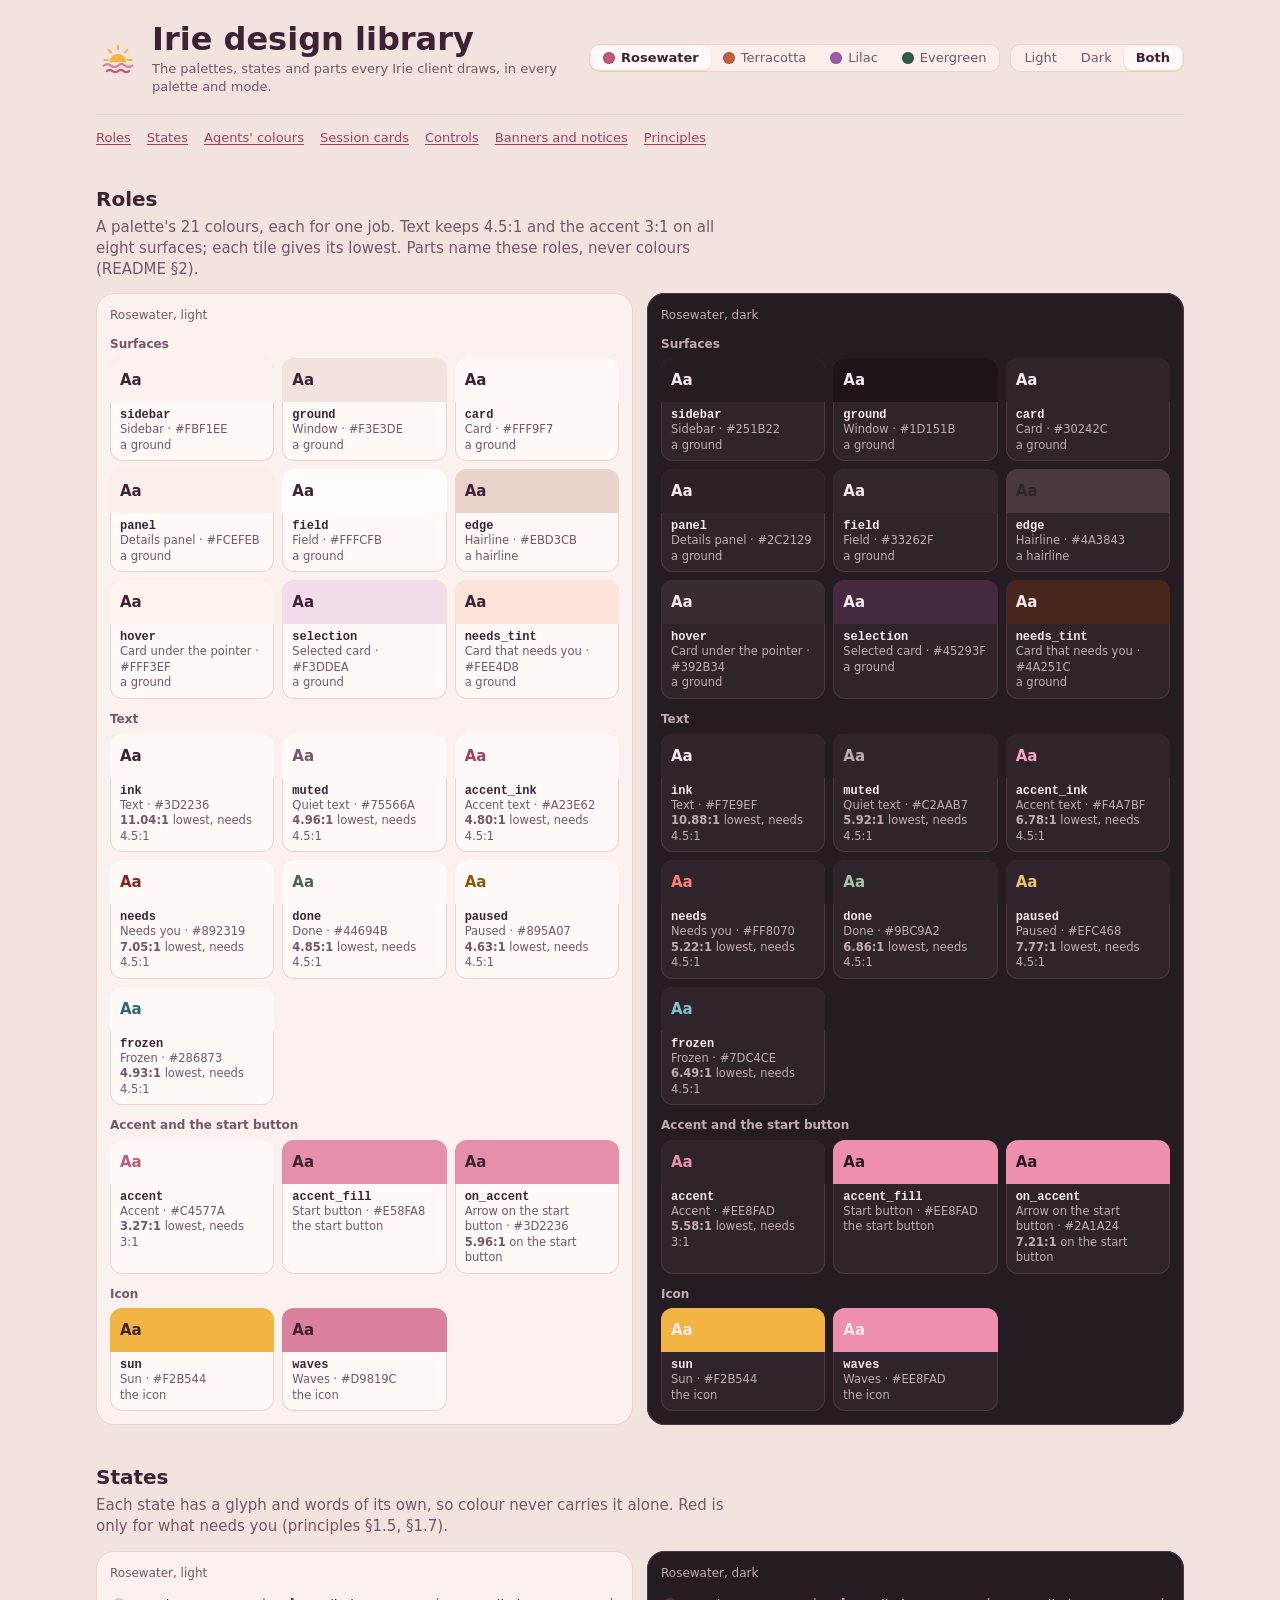
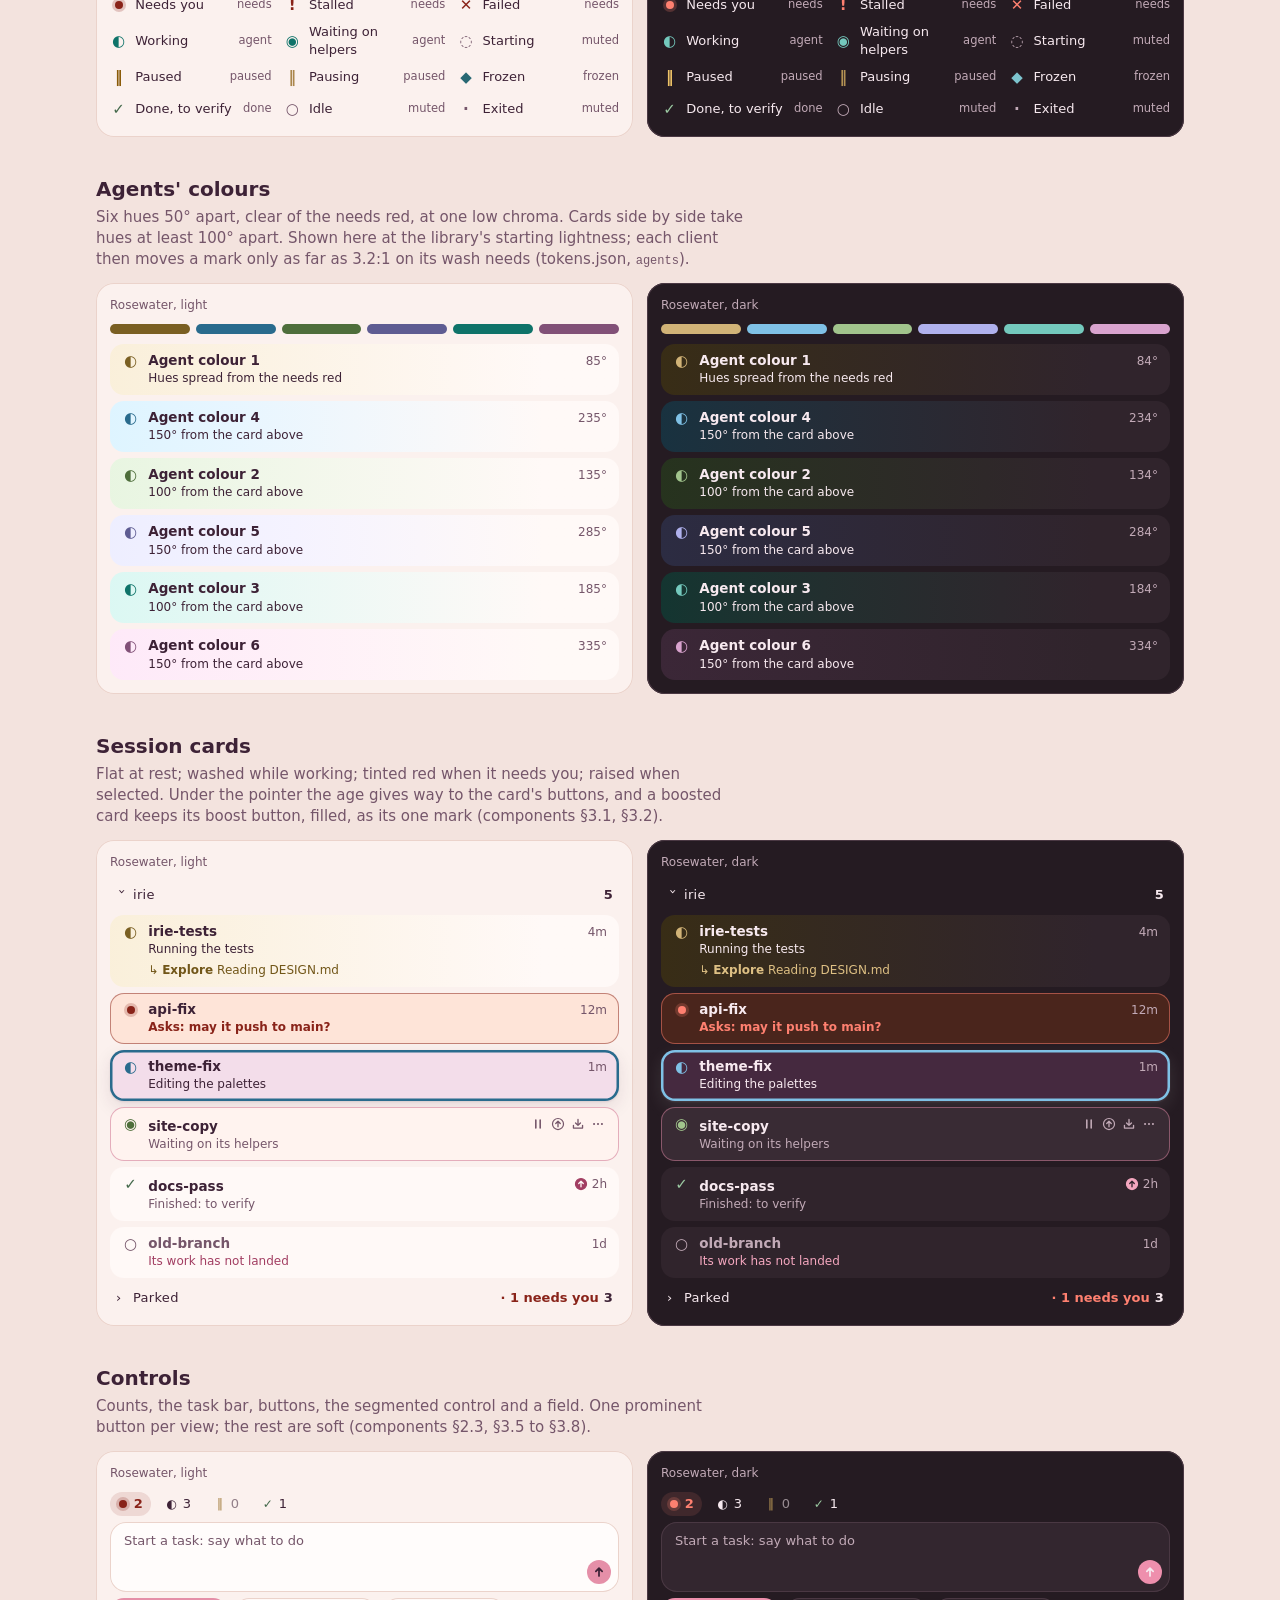
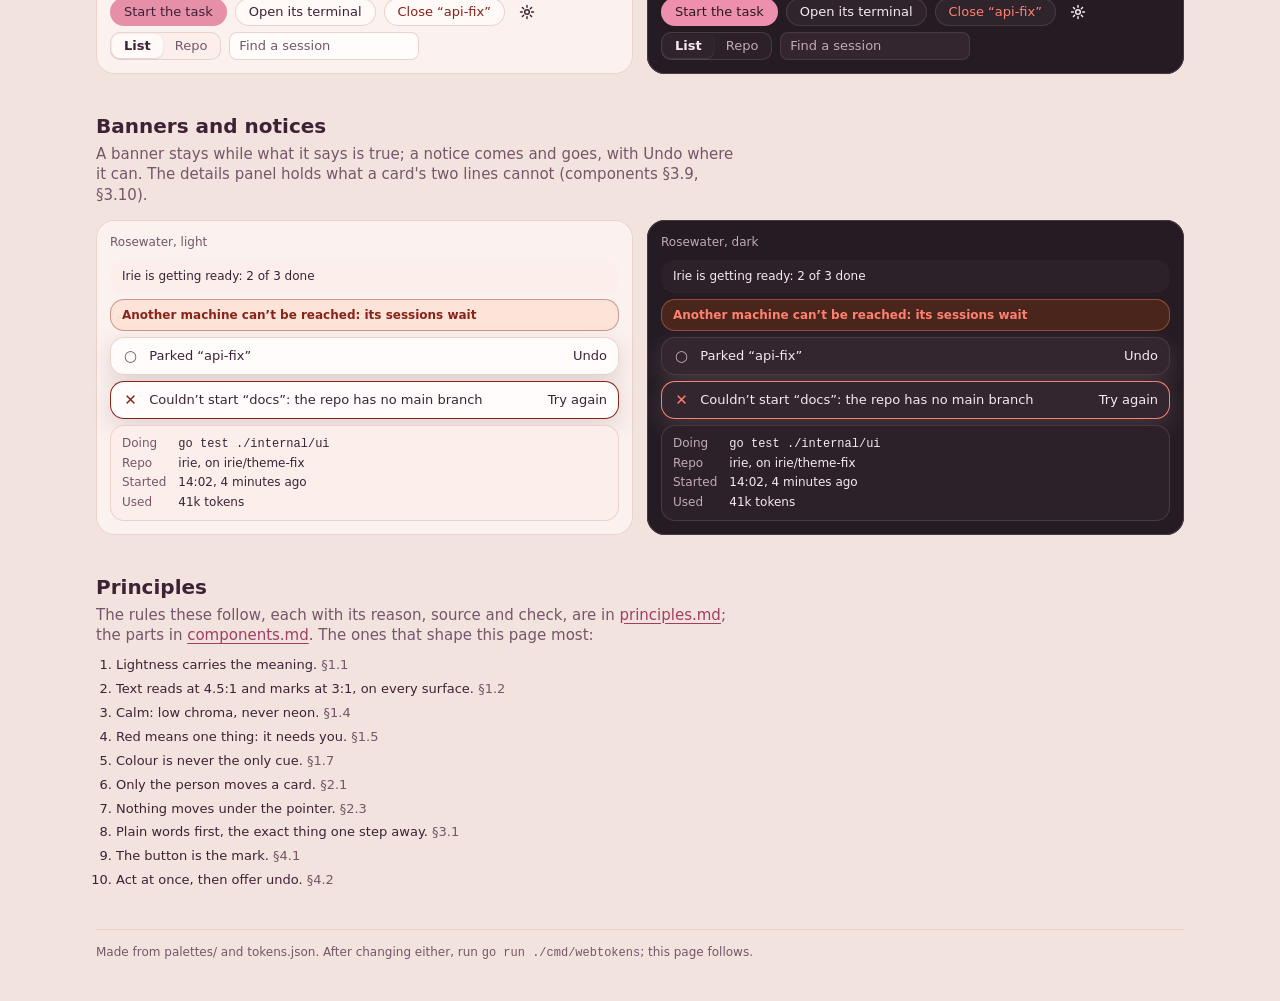
==== gallery.html @ d0d1c4d1 "feat: start Irie People's design library How Irie looks and behaves in every client, in one place: I" ====
<!doctype html>
<html lang="en">
<head>
<meta charset="utf-8">
<meta name="viewport" content="width=device-width, initial-scale=1, viewport-fit=cover">
<title>Irie design library</title>
<!-- Irie's design library, drawn: every palette's roles, the states, the
     agents' colours and the parts (README.md). It reads only the
     library's own files, so open it straight from the folder. -->
<link rel="stylesheet" href="web/tokens.css">
<link rel="stylesheet" href="web/components.css">
<style>
* { box-sizing: border-box; }
body { margin: 0; background: var(--ground); }
.page { max-width: 1120px; margin: 0 auto; padding: max(20px, env(safe-area-inset-top)) max(16px, env(safe-area-inset-right)) 40px max(16px, env(safe-area-inset-left)); }
a { color: var(--accent-ink); text-underline-offset: .18em; }
h1, h2, h3 { font-family: var(--ir-round); line-height: 1.2; margin: 0; text-wrap: balance; }
h1 { font-size: clamp(24px, 4vw, 32px); font-weight: 750; }
h2 { font-size: 20px; font-weight: 700; margin-top: 40px; }
h3 { font-size: 15px; font-weight: 700; margin-top: 22px; }
p { margin: 6px 0 0; max-width: 68ch; color: var(--muted); }
p.lead { font-size: 15px; }
code { font: 12px var(--ir-mono); }

.top { display: flex; flex-wrap: wrap; align-items: center; gap: 14px 20px; padding-bottom: 18px; border-bottom: 1px solid var(--edge); }
.brand { display: flex; align-items: center; gap: 12px; flex: 1 1 320px; min-width: 0; }
.brand svg { width: 44px; height: 44px; flex: none; }
.brand p { margin-top: 2px; }
.pickers { display: flex; flex-wrap: wrap; gap: 10px; align-items: center; }
.swatch-dot { width: 12px; height: 12px; border-radius: 50%; box-shadow: inset 0 0 0 1px color-mix(in srgb, var(--ink) 25%, transparent); }
.ir-seg button { display: inline-flex; align-items: center; gap: 6px; }
.pickers .ir-seg { flex-wrap: wrap; max-width: 100%; }
@media (max-width: 480px) { .pickers .ir-seg button { padding: 0 9px; } }

nav.toc { display: flex; flex-wrap: wrap; gap: 4px 16px; margin-top: 14px; font-size: 13px; }

.panes { display: grid; grid-template-columns: repeat(auto-fit, minmax(min(100%, 320px), 1fr)); gap: 14px; margin-top: 14px; }
.pane { min-width: 0; padding: 14px; border-radius: 18px; background: var(--sidebar); color: var(--ink); box-shadow: inset 0 0 0 1px var(--edge); }
.pane-label { display: flex; justify-content: space-between; gap: 8px; margin-bottom: 10px; font-size: 12px; color: var(--muted); }
.stack { display: grid; gap: 6px; }
.row { display: flex; flex-wrap: wrap; align-items: center; gap: 8px; }

/* Roles */
.roles { display: grid; grid-template-columns: repeat(auto-fill, minmax(140px, 1fr)); gap: 8px; }
.role { min-width: 0; border-radius: 12px; overflow: hidden; background: var(--card); box-shadow: inset 0 0 0 1px var(--edge); }
.role .chip { height: 44px; display: flex; align-items: center; padding: 0 10px; font: 700 15px var(--ir-round); }
.role .meta { padding: 6px 10px 8px; font-size: 11.5px; line-height: 1.35; }
.role .meta b { display: block; font: 600 12px var(--ir-mono); color: var(--ink); }
.role .meta span { color: var(--muted); }
.role .ok { color: var(--done); font-weight: 650; }
.role .low { color: var(--needs); font-weight: 650; }
.group-name { margin: 12px 0 6px; font-size: 12px; font-weight: 650; color: var(--muted); }
.group-name:first-child { margin-top: 0; }

/* States */
.states { display: grid; grid-template-columns: repeat(auto-fill, minmax(150px, 1fr)); gap: 4px 12px; }
.state { display: flex; align-items: center; gap: 8px; min-height: 28px; font-size: 13px; }
.state span:last-child { color: var(--muted); font-size: 11.5px; margin-left: auto; }

/* Agents */
.wheel { display: flex; gap: 6px; margin-bottom: 10px; }
.wheel i { flex: 1; height: 10px; border-radius: 5px; }

.rules { margin: 10px 0 0; padding-left: 20px; max-width: 76ch; }
.rules li { margin-top: 6px; }
.rules li span { color: var(--muted); }
footer { margin-top: 40px; padding-top: 14px; border-top: 1px solid var(--edge); font-size: 12px; color: var(--muted); }
</style>
</head>
<body class="ir">
<div class="page">
  <header class="top">
    <div class="brand">
      <svg viewBox="0 0 64 64" aria-hidden="true"><path d="M32 14v5M18.5 20.5l3.5 3.5M45.5 20.5l-3.5 3.5M12.5 35h5M46.5 35h5" stroke="var(--sun)" stroke-width="3" stroke-linecap="round"/><path d="M20 38a12 12 0 0 1 24 0z" fill="var(--sun)"/><path d="M11 43q5.25-4 10.5 0t10.5 0t10.5 0t10.5 0" fill="none" stroke="var(--waves)" stroke-width="3.2" stroke-linecap="round"/><path d="M16 51q4-3.2 8 0t8 0t8 0t8 0" fill="none" stroke="var(--accent)" stroke-width="3.2" stroke-linecap="round"/></svg>
      <div>
        <h1>Irie design library</h1>
        <p>The palettes, states and parts every Irie client draws, in every palette and mode.</p>
      </div>
    </div>
    <div class="pickers">
      <div class="ir-seg" role="group" aria-label="Palette" id="palettes"></div>
      <div class="ir-seg" role="group" aria-label="Mode" id="modes">
        <button type="button" data-pick-mode="light">Light</button>
        <button type="button" data-pick-mode="dark">Dark</button>
        <button type="button" data-pick-mode="both">Both</button>
      </div>
    </div>
  </header>
  <nav class="toc" aria-label="On this page">
    <a href="#roles">Roles</a><a href="#states">States</a><a href="#agents">Agents' colours</a>
    <a href="#cards">Session cards</a><a href="#controls">Controls</a><a href="#notes">Banners and notices</a><a href="#rules">Principles</a>
  </nav>
  <p id="nojs">This page draws itself from web/tokens.js: it needs JavaScript.</p>

  <section>
    <h2 id="roles">Roles</h2>
    <p class="lead">A palette's 21 colours, each for one job. Text keeps 4.5:1 and the accent 3:1 on all eight surfaces; each tile gives its lowest. Parts name these roles, never colours (README §2).</p>
    <div class="panes" data-board="roles"></div>
  </section>

  <section>
    <h2 id="states">States</h2>
    <p class="lead">Each state has a glyph and words of its own, so colour never carries it alone. Red is only for what needs you (principles §1.5, §1.7).</p>
    <div class="panes" data-board="states"></div>
  </section>

  <section>
    <h2 id="agents">Agents' colours</h2>
    <p class="lead">Six hues 50° apart, clear of the needs red, at one low chroma. Cards side by side take hues at least 100° apart. Shown here at the library's starting lightness; each client then moves a mark only as far as 3.2:1 on its wash needs (tokens.json, <code>agents</code>).</p>
    <div class="panes" data-board="agents"></div>
  </section>

  <section>
    <h2 id="cards">Session cards</h2>
    <p class="lead">Flat at rest; washed while working; tinted red when it needs you; raised when selected. Under the pointer the age gives way to the card's buttons, and a boosted card keeps its boost button, filled, as its one mark (components §3.1, §3.2).</p>
    <div class="panes" data-board="cards" data-template="t-cards"></div>
  </section>

  <section>
    <h2 id="controls">Controls</h2>
    <p class="lead">Counts, the task bar, buttons, the segmented control and a field. One prominent button per view; the rest are soft (components §2.3, §3.5 to §3.8).</p>
    <div class="panes" data-board="controls" data-template="t-controls"></div>
  </section>

  <section>
    <h2 id="notes">Banners and notices</h2>
    <p class="lead">A banner stays while what it says is true; a notice comes and goes, with Undo where it can. The details panel holds what a card's two lines cannot (components §3.9, §3.10).</p>
    <div class="panes" data-board="notes" data-template="t-notes"></div>
  </section>

  <section>
    <h2 id="rules">Principles</h2>
    <p class="lead">The rules these follow, each with its reason, source and check, are in <a href="principles.md">principles.md</a>; the parts in <a href="components.md">components.md</a>. The ones that shape this page most:</p>
    <ol class="rules">
      <li>Lightness carries the meaning. <span>§1.1</span></li>
      <li>Text reads at 4.5:1 and marks at 3:1, on every surface. <span>§1.2</span></li>
      <li>Calm: low chroma, never neon. <span>§1.4</span></li>
      <li>Red means one thing: it needs you. <span>§1.5</span></li>
      <li>Colour is never the only cue. <span>§1.7</span></li>
      <li>Only the person moves a card. <span>§2.1</span></li>
      <li>Nothing moves under the pointer. <span>§2.3</span></li>
      <li>Plain words first, the exact thing one step away. <span>§3.1</span></li>
      <li>The button is the mark. <span>§4.1</span></li>
      <li>Act at once, then offer undo. <span>§4.2</span></li>
    </ol>
  </section>

  <footer>Made from palettes/ and tokens.json. After changing either, run <code>go run ./cmd/webtokens</code>; this page follows.</footer>
</div>

<template id="t-cards">
  <div class="stack">
    <button class="ir-group" type="button" aria-expanded="true"><span class="ir-group-chev">›</span><span class="ir-group-title">irie</span><span class="ir-group-count">5</span></button>
    <div class="ir-card is-working" data-slot="0">
      <span class="ir-mark" data-state="working"></span>
      <div class="ir-card-main">
        <div class="ir-card-top"><span class="ir-card-name">irie-tests</span><span class="ir-card-slot"><span class="ir-age">4m</span></span></div>
        <div class="ir-card-line">Running the tests</div>
        <div class="ir-card-helpers"><div class="ir-card-helper">↳ <b>Explore</b>Reading DESIGN.md</div></div>
      </div>
    </div>
    <div class="ir-card is-loud">
      <span class="ir-mark" data-state="needs"></span>
      <div class="ir-card-main">
        <div class="ir-card-top"><span class="ir-card-name">api-fix</span><span class="ir-card-slot"><span class="ir-age">12m</span></span></div>
        <div class="ir-card-line">Asks: may it push to main?</div>
      </div>
    </div>
    <div class="ir-card is-working is-selected is-keyboard" data-slot="3">
      <span class="ir-mark" data-state="working"></span>
      <div class="ir-card-main">
        <div class="ir-card-top"><span class="ir-card-name">theme-fix</span><span class="ir-card-slot"><span class="ir-age">1m</span></span></div>
        <div class="ir-card-line">Editing the palettes</div>
      </div>
    </div>
    <div class="ir-card is-hover" data-slot="1">
      <span class="ir-mark" data-state="waiting"></span>
      <div class="ir-card-main">
        <div class="ir-card-top"><span class="ir-card-name">site-copy</span><span class="ir-card-slot"><span class="ir-age">26m</span><span class="ir-actions">
          <button class="ir-act" type="button" aria-label="Pause"><svg viewBox="0 0 16 16" aria-hidden="true"><path d="M5.5 3.5v9M10.5 3.5v9" fill="none" stroke="currentColor" stroke-width="1.8" stroke-linecap="round"/></svg></button>
          <button class="ir-act" type="button" aria-label="Boost"><svg viewBox="0 0 16 16" aria-hidden="true"><circle class="ir-fill" cx="8" cy="8" r="6.3" fill="none" stroke="currentColor" stroke-width="1.4"/><path class="ir-cut" d="M8 11.2V4.9M5.4 7.4 8 4.8l2.6 2.6" fill="none" stroke="currentColor" stroke-width="1.5" stroke-linecap="round" stroke-linejoin="round"/></svg></button>
          <button class="ir-act" type="button" aria-label="Park"><svg viewBox="0 0 16 16" aria-hidden="true"><path d="M2.8 9.5v3.2h10.4V9.5M8 2.8v6.6M5.2 6.8 8 9.6l2.8-2.8" fill="none" stroke="currentColor" stroke-width="1.5" stroke-linecap="round" stroke-linejoin="round"/></svg></button>
          <button class="ir-act" type="button" aria-label="More"><svg viewBox="0 0 16 16" aria-hidden="true"><path d="M3.5 8h.01M8 8h.01M12.5 8h.01" fill="none" stroke="currentColor" stroke-width="2.4" stroke-linecap="round"/></svg></button>
        </span></span></div>
        <div class="ir-card-line">Waiting on its helpers</div>
      </div>
    </div>
    <div class="ir-card" >
      <span class="ir-mark" data-state="done"></span>
      <div class="ir-card-main">
        <div class="ir-card-top"><span class="ir-card-name">docs-pass</span><span class="ir-card-slot"><button class="ir-act is-on" type="button" aria-label="Stop boosting"><svg viewBox="0 0 16 16" aria-hidden="true"><circle class="ir-fill" cx="8" cy="8" r="6.3" fill="none" stroke="currentColor" stroke-width="1.4"/><path class="ir-cut" d="M8 11.2V4.9M5.4 7.4 8 4.8l2.6 2.6" fill="none" stroke="currentColor" stroke-width="1.5" stroke-linecap="round" stroke-linejoin="round"/></svg></button><span class="ir-age">2h</span></span></div>
        <div class="ir-card-line">Finished: to verify</div>
      </div>
    </div>
    <div class="ir-card is-quiet is-loose">
      <span class="ir-mark" data-state="idle"></span>
      <div class="ir-card-main">
        <div class="ir-card-top"><span class="ir-card-name">old-branch</span><span class="ir-card-slot"><span class="ir-age">1d</span></span></div>
        <div class="ir-card-line">Its work has not landed</div>
      </div>
    </div>
    <button class="ir-group" type="button" aria-expanded="false"><span class="ir-group-chev">›</span><span class="ir-group-title">Parked</span><span class="ir-group-need">· 1 needs you</span><span class="ir-group-count">3</span></button>
  </div>
</template>

<template id="t-controls">
  <div class="stack">
    <div class="row">
      <button class="ir-count is-needs" type="button"><span class="ir-mark" data-state="needs"></span>2</button>
      <button class="ir-count" type="button"><span class="ir-mark" data-state="working"></span>3</button>
      <button class="ir-count is-zero" type="button"><span class="ir-mark" data-state="paused"></span>0</button>
      <button class="ir-count" type="button"><span class="ir-mark" data-state="done"></span>1</button>
    </div>
    <div class="ir-taskbar">
      <textarea aria-label="New task" placeholder="Start a task: say what to do"></textarea>
      <button class="ir-start" type="button" aria-label="Start"><svg viewBox="0 0 16 16" aria-hidden="true"><path d="M8 12.5V3.8M4.4 7.2 8 3.6l3.6 3.6" fill="none" stroke="currentColor" stroke-width="2" stroke-linecap="round" stroke-linejoin="round"/></svg></button>
    </div>
    <div class="row">
      <button class="ir-button is-prominent" type="button">Start the task</button>
      <button class="ir-button" type="button">Open its terminal</button>
      <button class="ir-button is-danger" type="button">Close “api-fix”</button>
      <button class="ir-icon-button" type="button" aria-label="Settings"><svg viewBox="0 0 20 20" aria-hidden="true"><circle cx="10" cy="10" r="2.6" fill="none" stroke="currentColor" stroke-width="1.6"/><path d="M10 2.8v2M10 15.2v2M2.8 10h2M15.2 10h2M4.9 4.9l1.4 1.4M13.7 13.7l1.4 1.4M4.9 15.1l1.4-1.4M13.7 6.3l1.4-1.4" stroke="currentColor" stroke-width="1.6" stroke-linecap="round"/></svg></button>
    </div>
    <div class="row">
      <div class="ir-seg" role="group" aria-label="View"><button type="button" aria-pressed="true">List</button><button type="button" aria-pressed="false">Repo</button></div>
      <input class="ir-field" type="search" placeholder="Find a session" aria-label="Find a session">
    </div>
  </div>
</template>

<template id="t-notes">
  <div class="stack">
    <div class="ir-banner">Irie is getting ready: 2 of 3 done</div>
    <div class="ir-banner is-loud">Another machine can’t be reached: its sessions wait</div>
    <div class="ir-notice"><span class="ir-mark" data-state="idle"></span><span class="ir-notice-text">Parked “api-fix”</span><button class="ir-notice-undo" type="button">Undo</button></div>
    <div class="ir-notice is-error"><span class="ir-mark" data-state="failed"></span><span class="ir-notice-text">Couldn’t start “docs”: the repo has no main branch</span><button class="ir-notice-undo" type="button">Try again</button></div>
    <div class="ir-panel">
      <dl>
        <dt>Doing</dt><dd><code>go test ./internal/ui</code></dd>
        <dt>Repo</dt><dd>irie, on irie/theme-fix</dd>
        <dt>Started</dt><dd>14:02, 4 minutes ago</dd>
        <dt>Used</dt><dd>41k tokens</dd>
      </dl>
    </div>
  </div>
</template>

<script src="web/tokens.js"></script>
<script>
(function () {
  'use strict';
  const D = window.IRIE_DESIGN;
  if (!D) return;
  document.getElementById('nojs').hidden = true;
  const root = document.documentElement;

  // Remembered between visits in this browser only; the page works without.
  const remember = {
    get(k) { try { return localStorage.getItem('irie-design.' + k); } catch (e) { return null; } },
    set(k, v) { try { localStorage.setItem('irie-design.' + k, v); } catch (e) { /* none kept */ } },
  };
  // A link may name both: gallery.html#palette=lilac&mode=dark. The pickers'
  // own attributes are data-pick-*, since data-palette and data-mode draw an
  // element in a palette (web/tokens.css).
  const asked = new URLSearchParams(location.hash.slice(1));
  let palette = asked.get('palette') || remember.get('palette');
  if (!D.palettes.some((p) => p.id === palette)) palette = D.default;
  let mode = asked.get('mode') || remember.get('mode');
  if (!['light', 'dark', 'both'].includes(mode)) mode = 'both';

  // WCAG 2.2's contrast ratio, as design.Contrast works it out.
  const rgb = (h) => [1, 3, 5].map((i) => parseInt(h.slice(i, i + 2), 16));
  const lin = (c) => { c /= 255; return c <= 0.04045 ? c / 12.92 : Math.pow((c + 0.055) / 1.055, 2.4); };
  const lum = (h) => { const [r, g, b] = rgb(h).map(lin); return 0.2126 * r + 0.7152 * g + 0.0722 * b; };
  const ratio = (a, b) => { const x = lum(a), y = lum(b); return (Math.max(x, y) + 0.05) / (Math.min(x, y) + 0.05); };

  // A colour's OKLCH lightness and hue (Ottosson's Oklab).
  function oklch(h) {
    const [r, g, b] = rgb(h).map(lin);
    const l = Math.cbrt(0.4122214708 * r + 0.5363325363 * g + 0.0514459929 * b);
    const m = Math.cbrt(0.2119034982 * r + 0.6806995451 * g + 0.1073969566 * b);
    const s = Math.cbrt(0.0883024619 * r + 0.2817188376 * g + 0.6299787005 * b);
    const L = 0.2104542553 * l + 0.7936177850 * m - 0.0040720468 * s;
    const A = 1.9779984951 * l - 2.4285922050 * m + 0.4505937099 * s;
    const B = 0.0259040371 * l + 0.7827717662 * m - 0.8086757660 * s;
    return { l: L, h: (Math.atan2(B, A) * 180 / Math.PI + 360) % 360 };
  }

  // The agents' hues and their colours at the library's starting points.
  const A = D.agents;
  function agentVars(set, dark, slot) {
    const step = (360 - 2 * A.needs_gap) / A.slots;
    const hue = (oklch(set.needs).h + A.needs_gap + step / 2 + slot * step) % 360;
    const pick = (pair) => (dark ? pair.dark : pair.light);
    const clamp = (x) => Math.min(1, Math.max(0, x));
    const card = oklch(set.card).l;
    return {
      hue,
      '--a-mark': `oklch(${pick(A.mark.lightness)} ${A.mark.chroma} ${hue.toFixed(1)})`,
      '--a-ink': `oklch(${pick(A.ink.lightness)} ${A.mark.chroma} ${hue.toFixed(1)})`,
      '--a-wash': `oklch(${clamp(card + pick(A.wash.lift)).toFixed(3)} ${pick(A.wash.chroma)} ${hue.toFixed(1)})`,
    };
  }
  // Cards side by side, as the core spreads them: 150° and 100° apart.
  const neighbours = [0, 3, 1, 4, 2, 5];

  const esc = (s) => String(s).replace(/[&<>"]/g, (c) => ({ '&': '&amp;', '<': '&lt;', '>': '&gt;', '"': '&quot;' }[c]));
  const surfaces = D.roles.filter((r) => r.use === 'surface').map((r) => r.key);

  const boards = {
    roles(set) {
      const groups = [
        ['Surfaces', ['surface', 'line']],
        ['Text', ['text']],
        ['Accent and the start button', ['mark', 'fill', 'on_fill']],
        ['Icon', ['picture']],
      ];
      return groups.map(([name, uses]) => {
        const tiles = D.roles.filter((r) => uses.includes(r.use)).map((r) => {
          const c = set[r.key];
          let note = '';
          if (r.use === 'text' || r.use === 'mark') {
            const floor = r.use === 'text' ? D.contrast.text : D.contrast.mark;
            const low = Math.min(...surfaces.map((s) => ratio(c, set[s])));
            note = `<span class="${low >= floor ? 'ok' : 'low'}">${low.toFixed(2)}:1</span> <span>lowest, needs ${floor}:1</span>`;
          } else if (r.use === 'on_fill') {
            const on = ratio(c, set.accent_fill);
            note = `<span class="${on >= D.contrast.text ? 'ok' : 'low'}">${on.toFixed(2)}:1</span> <span>on the start button</span>`;
          } else {
            note = `<span>${{ surface: 'a ground', line: 'a hairline', fill: 'the start button', picture: 'the icon' }[r.use]}</span>`;
          }
          // Each role drawn as it is used: text and marks on a card, the
          // start button's arrow on the button, the rest as a ground.
          let ground = c, ink = lum(c) > 0.3 ? set.ink : set.card;
          if (r.use === 'text' || r.use === 'mark') [ground, ink] = [set.card, c];
          else if (r.use === 'on_fill') [ground, ink] = [set.accent_fill, c];
          else if (r.use === 'fill') ink = set.on_accent;
          else if (r.use === 'surface') ink = set.ink;
          const sample = `<div class="chip" style="background:${ground};color:${ink}">Aa</div>`;
          return `<div class="role">${sample}<div class="meta"><b>${r.key}</b><span>${esc(r.title)} · ${c}</span><br>${note}</div></div>`;
        }).join('');
        return `<div class="group-name">${name}</div><div class="roles">${tiles}</div>`;
      }).join('');
    },
    states() {
      const states = [
        ['needs', 'Needs you', 'needs'], ['stalled', 'Stalled', 'needs'], ['failed', 'Failed', 'needs'],
        ['working', 'Working', 'agent'], ['waiting', 'Waiting on helpers', 'agent'], ['starting', 'Starting', 'muted'],
        ['paused', 'Paused', 'paused'], ['pausing', 'Pausing', 'paused'], ['frozen', 'Frozen', 'frozen'],
        ['done', 'Done, to verify', 'done'], ['idle', 'Idle', 'muted'], ['exited', 'Exited', 'muted'],
      ];
      return `<div class="states">${states.map(([s, words, role]) => `<div class="state"><span class="ir-mark" data-state="${s}" data-slot="2"></span><span>${words}</span><span>${role}</span></div>`).join('')}</div>`;
    },
    agents(set, dark) {
      const wheel = neighbours.map((i) => `<i style="background:${agentVars(set, dark, i)['--a-mark']}"></i>`).join('');
      const cards = neighbours.map((i, n) => {
        const v = agentVars(set, dark, i);
        return `<div class="ir-card is-working" data-slot="${i}"><span class="ir-mark" data-state="working"></span><div class="ir-card-main"><div class="ir-card-top"><span class="ir-card-name">Agent colour ${i + 1}</span><span class="ir-card-slot">${Math.round(v.hue)}°</span></div><div class="ir-card-line">${n ? Math.round(Math.min(Math.abs(v.hue - agentVars(set, dark, neighbours[n - 1]).hue), 360 - Math.abs(v.hue - agentVars(set, dark, neighbours[n - 1]).hue))) + '° from the card above' : 'Hues spread from the needs red'}</div></div></div>`;
      }).join('');
      return `<div class="wheel" aria-hidden="true">${wheel}</div><div class="stack">${cards}</div>`;
    },
  };

  function fill(board, set, dark) {
    if (boards[board.dataset.board]) return boards[board.dataset.board](set, dark);
    return document.getElementById(board.dataset.template).innerHTML;
  }

  function draw() {
    const p = D.palettes.find((x) => x.id === palette);
    root.dataset.palette = palette;
    if (mode === 'both') delete root.dataset.mode; else root.dataset.mode = mode;
    document.querySelectorAll('#palettes button').forEach((b) => b.setAttribute('aria-pressed', String(b.dataset.pickPalette === palette)));
    document.querySelectorAll('#modes button').forEach((b) => b.setAttribute('aria-pressed', String(b.dataset.pickMode === mode)));
    const modes = mode === 'both' ? ['light', 'dark'] : [mode];
    document.querySelectorAll('[data-board]').forEach((board) => {
      board.innerHTML = modes.map((m) => {
        const dark = m === 'dark';
        const set = dark ? p.dark : p.light;
        return `<div class="pane ir" data-palette="${p.id}" data-mode="${m}"><div class="pane-label"><span>${esc(p.name)}, ${m}</span></div>${fill(board, set, dark)}</div>`;
      }).join('');
      board.querySelectorAll('.pane').forEach((pane) => {
        const dark = pane.dataset.mode === 'dark';
        const set = dark ? p.dark : p.light;
        pane.querySelectorAll('[data-slot]').forEach((el) => {
          const v = agentVars(set, dark, Number(el.dataset.slot));
          for (const k of ['--a-mark', '--a-ink', '--a-wash']) el.style.setProperty(k, v[k]);
        });
      });
    });
  }

  const pickers = document.getElementById('palettes');
  pickers.innerHTML = D.palettes.map((p) => `<button type="button" data-pick-palette="${p.id}"><span class="swatch-dot" style="background:${p.light.accent}"></span>${esc(p.name)}</button>`).join('');
  pickers.addEventListener('click', (e) => {
    const b = e.target.closest('button');
    if (!b) return;
    palette = b.dataset.pickPalette;
    remember.set('palette', palette);
    draw();
  });
  document.getElementById('modes').addEventListener('click', (e) => {
    const b = e.target.closest('button');
    if (!b) return;
    mode = b.dataset.pickMode;
    remember.set('mode', mode);
    draw();
  });
  draw();
})();
</script>
</body>
</html>
---- web/tokens.css ----
/* Irie's palettes as CSS variables. Made by go run ./cmd/webtokens from palettes/ and tokens.json: change those, not this.
   data-palette on an element picks a palette for it and what is inside it, and
   data-mode="light" or "dark" on the same element picks its mode, which
   otherwise follows the system's. */

:root {
  --term-ground: #14110D;
  --term-ink: #EEE5D5;
}

/* Rosewater */
:root, [data-palette="rosewater"] {
  --sidebar: #FBF1EE;
  --ground: #F3E3DE;
  --card: #FFF9F7;
  --panel: #FCEFEB;
  --field: #FFFCFB;
  --edge: #EBD3CB;
  --hover: #FFF3EF;
  --selection: #F3DDEA;
  --needs-tint: #FEE4D8;
  --ink: #3D2236;
  --muted: #75566A;
  --accent: #C4577A;
  --accent-ink: #A23E62;
  --accent-fill: #E58FA8;
  --on-accent: #3D2236;
  --needs: #892319;
  --done: #44694B;
  --paused: #895A07;
  --frozen: #286873;
  --sun: #F2B544;
  --waves: #D9819C;
  color-scheme: light;
}
:root[data-mode="dark"], [data-palette="rosewater"][data-mode="dark"] {
  --sidebar: #251B22;
  --ground: #1D151B;
  --card: #30242C;
  --panel: #2C2129;
  --field: #33262F;
  --edge: #4A3843;
  --hover: #392B34;
  --selection: #45293F;
  --needs-tint: #4A251C;
  --ink: #F7E9EF;
  --muted: #C2AAB7;
  --accent: #EE8FAD;
  --accent-ink: #F4A7BF;
  --accent-fill: #EE8FAD;
  --on-accent: #2A1A24;
  --needs: #FF8070;
  --done: #9BC9A2;
  --paused: #EFC468;
  --frozen: #7DC4CE;
  --sun: #F2B544;
  --waves: #EE8FAD;
  color-scheme: dark;
}
@media (prefers-color-scheme: dark) {
  :root:not([data-mode="light"]), [data-palette="rosewater"]:not([data-mode="light"]) {
    --sidebar: #251B22;
    --ground: #1D151B;
    --card: #30242C;
    --panel: #2C2129;
    --field: #33262F;
    --edge: #4A3843;
    --hover: #392B34;
    --selection: #45293F;
    --needs-tint: #4A251C;
    --ink: #F7E9EF;
    --muted: #C2AAB7;
    --accent: #EE8FAD;
    --accent-ink: #F4A7BF;
    --accent-fill: #EE8FAD;
    --on-accent: #2A1A24;
    --needs: #FF8070;
    --done: #9BC9A2;
    --paused: #EFC468;
    --frozen: #7DC4CE;
    --sun: #F2B544;
    --waves: #EE8FAD;
    color-scheme: dark;
  }
}

/* Terracotta */
[data-palette="terracotta"] {
  --sidebar: #F9F2EA;
  --ground: #F0E4D6;
  --card: #FFFBF6;
  --panel: #FBF3EA;
  --field: #FFFDF9;
  --edge: #E7D6C3;
  --hover: #FFF6EC;
  --selection: #F8E0CF;
  --needs-tint: #FBE2E4;
  --ink: #3A2629;
  --muted: #735E58;
  --accent: #C2603A;
  --accent-ink: #A24A26;
  --accent-fill: #E58A62;
  --on-accent: #2B1A14;
  --needs: #891F32;
  --done: #46694A;
  --paused: #845600;
  --frozen: #286773;
  --sun: #F2B544;
  --waves: #7FA383;
  color-scheme: light;
}
[data-palette="terracotta"][data-mode="dark"] {
  --sidebar: #231B17;
  --ground: #1B1411;
  --card: #2E241F;
  --panel: #2A211C;
  --field: #312722;
  --edge: #48392F;
  --hover: #372B24;
  --selection: #4A2F22;
  --needs-tint: #46202A;
  --ink: #F6EBE2;
  --muted: #BFAA9B;
  --accent: #EE9469;
  --accent-ink: #F4A983;
  --accent-fill: #EE9469;
  --on-accent: #2A1810;
  --needs: #FF7F96;
  --done: #9CC79C;
  --paused: #EFC468;
  --frozen: #7EC3CC;
  --sun: #F2B544;
  --waves: #9CC79C;
  color-scheme: dark;
}
@media (prefers-color-scheme: dark) {
  [data-palette="terracotta"]:not([data-mode="light"]) {
    --sidebar: #231B17;
    --ground: #1B1411;
    --card: #2E241F;
    --panel: #2A211C;
    --field: #312722;
    --edge: #48392F;
    --hover: #372B24;
    --selection: #4A2F22;
    --needs-tint: #46202A;
    --ink: #F6EBE2;
    --muted: #BFAA9B;
    --accent: #EE9469;
    --accent-ink: #F4A983;
    --accent-fill: #EE9469;
    --on-accent: #2A1810;
    --needs: #FF7F96;
    --done: #9CC79C;
    --paused: #EFC468;
    --frozen: #7EC3CC;
    --sun: #F2B544;
    --waves: #9CC79C;
    color-scheme: dark;
  }
}

/* Lilac */
[data-palette="lilac"] {
  --sidebar: #F7F2F7;
  --ground: #EEE5EF;
  --card: #FFFCFF;
  --panel: #F9F3F9;
  --field: #FFFDFF;
  --edge: #E2D5E4;
  --hover: #FBF5FB;
  --selection: #EBDDF1;
  --needs-tint: #FBE4E0;
  --ink: #33223F;
  --muted: #6C5A75;
  --accent: #9A5CB0;
  --accent-ink: #7F4495;
  --accent-fill: #C39AD3;
  --on-accent: #2A1838;
  --needs: #882416;
  --done: #426A4F;
  --paused: #875A07;
  --frozen: #276776;
  --sun: #F2B544;
  --waves: #B58BC9;
  color-scheme: light;
}
[data-palette="lilac"][data-mode="dark"] {
  --sidebar: #1F1A26;
  --ground: #18141E;
  --card: #2A2332;
  --panel: #26202E;
  --field: #2D2636;
  --edge: #433950;
  --hover: #332B3C;
  --selection: #3E2E4D;
  --needs-tint: #44221F;
  --ink: #F2EAF6;
  --muted: #B9A9C4;
  --accent: #C79BE0;
  --accent-ink: #D2AEE8;
  --accent-fill: #C79BE0;
  --on-accent: #241731;
  --needs: #FF836F;
  --done: #9CC9A6;
  --paused: #EFC468;
  --frozen: #80C3D0;
  --sun: #F2B544;
  --waves: #C79BE0;
  color-scheme: dark;
}
@media (prefers-color-scheme: dark) {
  [data-palette="lilac"]:not([data-mode="light"]) {
    --sidebar: #1F1A26;
    --ground: #18141E;
    --card: #2A2332;
    --panel: #26202E;
    --field: #2D2636;
    --edge: #433950;
    --hover: #332B3C;
    --selection: #3E2E4D;
    --needs-tint: #44221F;
    --ink: #F2EAF6;
    --muted: #B9A9C4;
    --accent: #C79BE0;
    --accent-ink: #D2AEE8;
    --accent-fill: #C79BE0;
    --on-accent: #241731;
    --needs: #FF836F;
    --done: #9CC9A6;
    --paused: #EFC468;
    --frozen: #80C3D0;
    --sun: #F2B544;
    --waves: #C79BE0;
    color-scheme: dark;
  }
}

/* Evergreen */
[data-palette="evergreen"] {
  --sidebar: #F4F4EC;
  --ground: #E9EBDF;
  --card: #FBFBF6;
  --panel: #F1F2E8;
  --field: #FDFDF9;
  --edge: #D8DCC9;
  --hover: #F6F7EF;
  --selection: #DDE5D3;
  --needs-tint: #FBE5DC;
  --ink: #1E2B22;
  --muted: #56635A;
  --accent: #2F5D46;
  --accent-ink: #264D3A;
  --accent-fill: #9DB8A3;
  --on-accent: #1E2B22;
  --needs: #892319;
  --done: #3F6A5F;
  --paused: #885A07;
  --frozen: #00566B;
  --sun: #D9A93F;
  --waves: #5E8A6E;
  color-scheme: light;
}
[data-palette="evergreen"][data-mode="dark"] {
  --sidebar: #141C17;
  --ground: #0E1410;
  --card: #1C2620;
  --panel: #18221C;
  --field: #202B24;
  --edge: #34443A;
  --hover: #25322A;
  --selection: #2A3D31;
  --needs-tint: #4A251C;
  --ink: #ECF0E6;
  --muted: #B3BFB5;
  --accent: #9CC5A1;
  --accent-ink: #B3D6B8;
  --accent-fill: #9CC5A1;
  --on-accent: #12201A;
  --needs: #FF9585;
  --done: #8FC3B2;
  --paused: #EFC468;
  --frozen: #86E0FD;
  --sun: #D9A93F;
  --waves: #9CC5A1;
  color-scheme: dark;
}
@media (prefers-color-scheme: dark) {
  [data-palette="evergreen"]:not([data-mode="light"]) {
    --sidebar: #141C17;
    --ground: #0E1410;
    --card: #1C2620;
    --panel: #18221C;
    --field: #202B24;
    --edge: #34443A;
    --hover: #25322A;
    --selection: #2A3D31;
    --needs-tint: #4A251C;
    --ink: #ECF0E6;
    --muted: #B3BFB5;
    --accent: #9CC5A1;
    --accent-ink: #B3D6B8;
    --accent-fill: #9CC5A1;
    --on-accent: #12201A;
    --needs: #FF9585;
    --done: #8FC3B2;
    --paused: #EFC468;
    --frozen: #86E0FD;
    --sun: #D9A93F;
    --waves: #9CC5A1;
    color-scheme: dark;
  }
}
---- web/components.css ----
/* Irie's parts for web pages (design/components.md), built only from the
   roles in tokens.css: link tokens.css first. Every class starts ir-, so a
   page's own classes never meet them. data-density="touch" on any element
   gives what is inside it the phone's sizes; without it, parts are the
   pointer clients' size. The gallery (design/gallery.html) draws each one.

   An agent's colours come in per card, as --a-mark, --a-wash and --a-ink:
   the core says which agent, and the client works the colours out
   (design/tokens.json, agents). */

.ir {
  --ir-font: -apple-system, BlinkMacSystemFont, "SF Pro Text", "Segoe UI Variable Text", "Segoe UI", system-ui, sans-serif;
  --ir-round: ui-rounded, "SF Pro Rounded", -apple-system, BlinkMacSystemFont, "Segoe UI Variable Display", system-ui, sans-serif;
  --ir-mono: ui-monospace, "SF Mono", SFMono-Regular, "Cascadia Mono", Menlo, Consolas, monospace;
  --ir-text: 13px;
  --ir-small: 12px;
  --ir-name: 13.5px;
  --ir-r: 14px;
  --ir-r-control: 8px;
  --ir-pad: 8px 12px;
  --ir-target: 28px;
  --ir-ease: cubic-bezier(.2, .85, .25, 1);
  --ir-lift: 0 1px 2px color-mix(in srgb, var(--ink) 10%, transparent), 0 6px 18px color-mix(in srgb, var(--ink) 10%, transparent);
  font: var(--ir-text)/1.38 var(--ir-font);
  color: var(--ink);
  -webkit-font-smoothing: antialiased;
}
[data-density="touch"] {
  --ir-text: 15px;
  --ir-small: 13px;
  --ir-name: 16.5px;
  --ir-r: 16px;
  --ir-r-control: 12px;
  --ir-pad: 12px 14px;
  --ir-target: 44px;
}
.ir :focus-visible { outline: 2px solid var(--accent); outline-offset: 2px; }
.ir button { font: inherit; color: inherit; }

/* ---- Marks (components §2) ------------------------------------------- */

/* A state's glyph, in its state's role: data-state names the state. */
.ir-mark {
  display: inline-grid; place-items: center; flex: none;
  width: 1.15em; height: 1.15em; font-size: 15px; line-height: 1;
  color: var(--muted);
}
.ir-mark[data-state="needs"]::before {
  content: ""; width: 8px; height: 8px; border-radius: 50%;
  background: var(--needs);
  box-shadow: 0 0 0 3px color-mix(in srgb, var(--needs) 22%, transparent);
}
.ir-mark[data-state="stalled"]::before { content: "!"; font-weight: 800; }
.ir-mark[data-state="failed"]::before,
.ir-mark[data-state="error"]::before { content: "✕"; }
.ir-mark[data-state="working"]::before { content: "◐"; }
.ir-mark[data-state="waiting"]::before { content: "◉"; }
.ir-mark[data-state="paused"]::before,
.ir-mark[data-state="pausing"]::before { content: "‖"; font-weight: 700; }
.ir-mark[data-state="frozen"]::before { content: "◆"; }
.ir-mark[data-state="done"]::before { content: "✓"; font-weight: 700; }
.ir-mark[data-state="idle"]::before { content: "○"; }
.ir-mark[data-state="starting"]::before { content: "◌"; }
.ir-mark[data-state="exited"]::before { content: "·"; font-weight: 800; }
.ir-mark[data-state="stalled"], .ir-mark[data-state="failed"], .ir-mark[data-state="error"] { color: var(--needs); }
.ir-mark[data-state="working"] { color: var(--a-mark, var(--ink)); }
.ir-mark[data-state="waiting"] { color: var(--a-mark, var(--accent-ink)); }
.ir-mark[data-state="paused"] { color: var(--paused); }
.ir-mark[data-state="pausing"] { color: var(--paused); opacity: .7; }
.ir-mark[data-state="frozen"] { color: var(--frozen); }
.ir-mark[data-state="done"] { color: var(--done); }

/* A count of sessions in a state; faint at zero, red only for needs. */
.ir-count {
  display: inline-flex; align-items: center; gap: 4px; height: 24px; padding: 0 8px 0 6px;
  border: 0; border-radius: 12px; background: transparent; color: var(--muted);
  font-variant-numeric: tabular-nums; cursor: pointer;
}
.ir-count:hover { background: var(--hover); color: var(--ink); }
.ir-count .ir-mark { font-size: 12px; }
.ir-count.is-needs { color: var(--needs); font-weight: 650; background: color-mix(in srgb, var(--needs) 12%, transparent); }
.ir-count.is-zero { opacity: .55; }

/* ---- Session card (components §3.1) ---------------------------------- */

.ir-card {
  position: relative; display: grid; grid-template-columns: auto 1fr; gap: 0 9px; align-items: start;
  padding: var(--ir-pad); border-radius: var(--ir-r);
  background: var(--card);
  transition: background-color .15s var(--ir-ease);
}
.ir-card > .ir-mark { margin-top: 1px; }
.ir-card-main { min-width: 0; }
.ir-card-top { display: flex; align-items: baseline; gap: 8px; min-width: 0; }
.ir-card-name {
  flex: 1; min-width: 0; overflow: hidden; text-overflow: ellipsis; white-space: nowrap;
  font: 650 var(--ir-name)/1.3 var(--ir-round);
}
/* The trailing slot keeps one width: the age gives way to the actions. */
.ir-card-slot {
  flex: none; width: 66px; display: flex; justify-content: flex-end; align-items: center; gap: 2px;
  color: var(--muted); font-size: var(--ir-small); font-variant-numeric: tabular-nums;
}
.ir-card-slot .ir-actions { display: none; }
.ir-card:hover .ir-card-slot .ir-age, .ir-card.is-hover .ir-card-slot .ir-age { display: none; }
.ir-card:hover .ir-card-slot .ir-actions, .ir-card.is-hover .ir-card-slot .ir-actions { display: flex; }
.ir-card-line {
  margin-top: 1px; overflow: hidden; text-overflow: ellipsis; white-space: nowrap;
  color: var(--muted); font-size: var(--ir-small);
}
.ir-card-helpers { margin-top: 4px; display: grid; gap: 1px; }
.ir-card-helper {
  overflow: hidden; text-overflow: ellipsis; white-space: nowrap;
  color: var(--a-ink, var(--muted)); font-size: var(--ir-small);
}
.ir-card-helper b { font-weight: 650; margin-right: 4px; }

.ir-card.is-quiet .ir-card-name { color: var(--muted); font-weight: 550; }
.ir-card:hover, .ir-card.is-hover {
  background: var(--hover);
  box-shadow: inset 0 0 0 1px color-mix(in srgb, var(--accent) 45%, transparent);
}
.ir-card.is-working { background: linear-gradient(90deg, var(--a-wash, var(--card)), var(--card) 85%); }
.ir-card.is-working .ir-card-line { color: var(--ink); }
.ir-card.is-loud {
  background: var(--needs-tint);
  box-shadow: inset 0 0 0 1px color-mix(in srgb, var(--needs) 50%, transparent);
}
.ir-card.is-loud .ir-card-line { color: var(--needs); font-weight: 650; }
.ir-card.is-loose .ir-card-line { color: var(--accent-ink); }
.ir-card.is-selected {
  background: var(--selection);
  box-shadow: var(--ir-lift), inset 0 0 0 1.5px var(--a-mark, var(--accent));
}
.ir-card.is-selected.is-keyboard { box-shadow: var(--ir-lift), inset 0 0 0 2.5px var(--a-mark, var(--accent)); }
.ir-card.is-selected.is-loud { box-shadow: var(--ir-lift), inset 0 0 0 1.5px var(--needs); }
.ir-card.is-selected .ir-card-line { color: var(--ink); }

/* Quick actions (components §3.2): only on the card under the pointer,
   but a toggle that is on stays, filled, in its own place. */
.ir-actions { display: flex; gap: 2px; }
.ir-act {
  display: grid; place-items: center; width: 18px; height: 18px; padding: 0;
  border: 0; border-radius: 5px; background: transparent; color: var(--muted); cursor: pointer;
}
[data-density="touch"] .ir-act { width: var(--ir-target); height: var(--ir-target); }
.ir-act:hover { background: color-mix(in srgb, var(--ink) 8%, transparent); color: var(--ink); }
.ir-act svg { width: 14px; height: 14px; }
.ir-act.is-on { color: var(--accent-ink); }
/* An icon's .ir-fill fills, and its .ir-cut takes the card's colour. */
.ir-act.is-on .ir-fill { fill: currentColor; }
.ir-act.is-on .ir-cut { stroke: var(--card); }
.ir-card-slot .ir-act.is-on { display: grid; }

/* ---- Group head (components §3.4) ------------------------------------ */

.ir-group {
  display: flex; align-items: center; gap: 5px; width: 100%; min-height: var(--ir-target);
  padding: 0 6px; border: 0; border-radius: 6px; background: transparent; color: var(--muted);
  font: 750 11.5px var(--ir-round); letter-spacing: .3px; text-align: left; cursor: pointer;
}
.ir-group:hover { background: var(--hover); color: var(--ink); }
.ir-group-chev { width: 12px; transition: transform .15s var(--ir-ease); }
.ir-group[aria-expanded="true"] .ir-group-chev { transform: rotate(90deg); }
.ir-group-title { flex: 1; min-width: 0; overflow: hidden; text-overflow: ellipsis; white-space: nowrap; }
.ir-group-need { color: var(--needs); font-weight: 650; letter-spacing: 0; }
.ir-group-count { font-weight: 550; font-variant-numeric: tabular-nums; }

/* ---- Task bar and buttons (components §3.5, §3.6) -------------------- */

.ir-taskbar {
  display: flex; align-items: flex-end; gap: 8px; min-height: calc(3 * 1.38em + 16px);
  padding: 8px 8px 8px 12px; border-radius: 16px;
  background: var(--field); box-shadow: inset 0 0 0 1px var(--edge);
}
.ir-taskbar:focus-within { box-shadow: inset 0 0 0 1.5px var(--accent); }
.ir-taskbar textarea {
  flex: 1; min-width: 0; align-self: stretch; resize: none; border: 0; outline: 0;
  background: transparent; color: var(--ink); font: inherit;
}
.ir-taskbar textarea::placeholder { color: var(--muted); }
.ir-start {
  flex: none; display: grid; place-items: center; width: 24px; height: 24px; padding: 0;
  border: 0; border-radius: 50%; background: var(--accent-fill); color: var(--on-accent); cursor: pointer;
}
[data-density="touch"] .ir-start { width: 34px; height: 34px; }
.ir-start svg { width: 14px; height: 14px; }

.ir-button {
  display: inline-flex; align-items: center; gap: 6px; min-height: var(--ir-target); padding: 0 14px;
  border: 0; border-radius: 999px; background: var(--card); color: var(--ink);
  box-shadow: inset 0 0 0 1px var(--edge); font-weight: 550; cursor: pointer;
}
.ir-button:hover { background: var(--hover); }
.ir-button.is-prominent { background: var(--accent-fill); color: var(--on-accent); box-shadow: none; }
.ir-button.is-danger { color: var(--needs); }
.ir-icon-button {
  display: grid; place-items: center; width: var(--ir-target); height: var(--ir-target); padding: 0;
  border: 0; border-radius: 6px; background: transparent; color: var(--muted); cursor: pointer;
}
.ir-icon-button:hover { background: var(--hover); color: var(--ink); }
.ir-icon-button svg { width: 18px; height: 18px; }

/* ---- Segmented control and field (components §3.7, §3.8) ------------- */

.ir-seg { display: inline-flex; padding: 2px; border-radius: 10px; background: var(--panel); box-shadow: inset 0 0 0 1px var(--edge); }
.ir-seg button {
  min-height: calc(var(--ir-target) - 4px); padding: 0 12px; border: 0; border-radius: 8px;
  background: transparent; color: var(--muted); cursor: pointer;
}
.ir-seg button[aria-pressed="true"] {
  background: var(--card); color: var(--ink); font-weight: 650;
  box-shadow: 0 1px 2px color-mix(in srgb, var(--ink) 14%, transparent);
}
.ir-field {
  min-height: var(--ir-target); padding: 0 10px; border: 0; border-radius: var(--ir-r-control);
  background: var(--field); color: var(--ink); box-shadow: inset 0 0 0 1px var(--edge); font: inherit;
}
.ir-field::placeholder { color: var(--muted); }
.ir-field:focus { outline: 0; box-shadow: inset 0 0 0 1px var(--accent), 0 0 0 2px color-mix(in srgb, var(--accent) 35%, transparent); }

/* ---- Banner, notice, panel (components §3.9, §3.10) ------------------- */

.ir-banner {
  display: flex; align-items: center; gap: 8px; padding: 8px 12px; border-radius: var(--ir-r);
  background: var(--panel); color: var(--ink); font-size: var(--ir-small);
}
.ir-banner.is-loud {
  background: var(--needs-tint); color: var(--needs); font-weight: 600;
  box-shadow: inset 0 0 0 1px color-mix(in srgb, var(--needs) 40%, transparent);
}
.ir-notice {
  display: flex; align-items: center; gap: 10px; padding: 10px 12px; border-radius: 14px;
  background: var(--field); color: var(--ink);
  box-shadow: 0 8px 24px color-mix(in srgb, var(--ink) 14%, transparent), inset 0 0 0 1px var(--edge);
}
.ir-notice.is-error { box-shadow: 0 8px 24px color-mix(in srgb, var(--ink) 14%, transparent), inset 0 0 0 1px var(--needs); }
.ir-notice-text { flex: 1; min-width: 0; }
.ir-notice-undo { border: 0; background: none; padding: 0; color: var(--accent-ink); font-weight: 650; cursor: pointer; }
.ir-panel {
  padding: 10px 12px; border-radius: var(--ir-r); background: var(--panel);
  box-shadow: inset 0 0 0 1px var(--edge);
}
.ir-panel dl { display: grid; grid-template-columns: auto 1fr; gap: 3px 12px; margin: 0; font-size: var(--ir-small); }
.ir-panel dt { color: var(--muted); }
.ir-panel dd { margin: 0; min-width: 0; overflow-wrap: anywhere; }
.ir-panel code { font: var(--ir-small) var(--ir-mono); }

@media (prefers-reduced-motion: reduce) {
  .ir *, .ir *::before { transition: none !important; animation: none !important; }
}
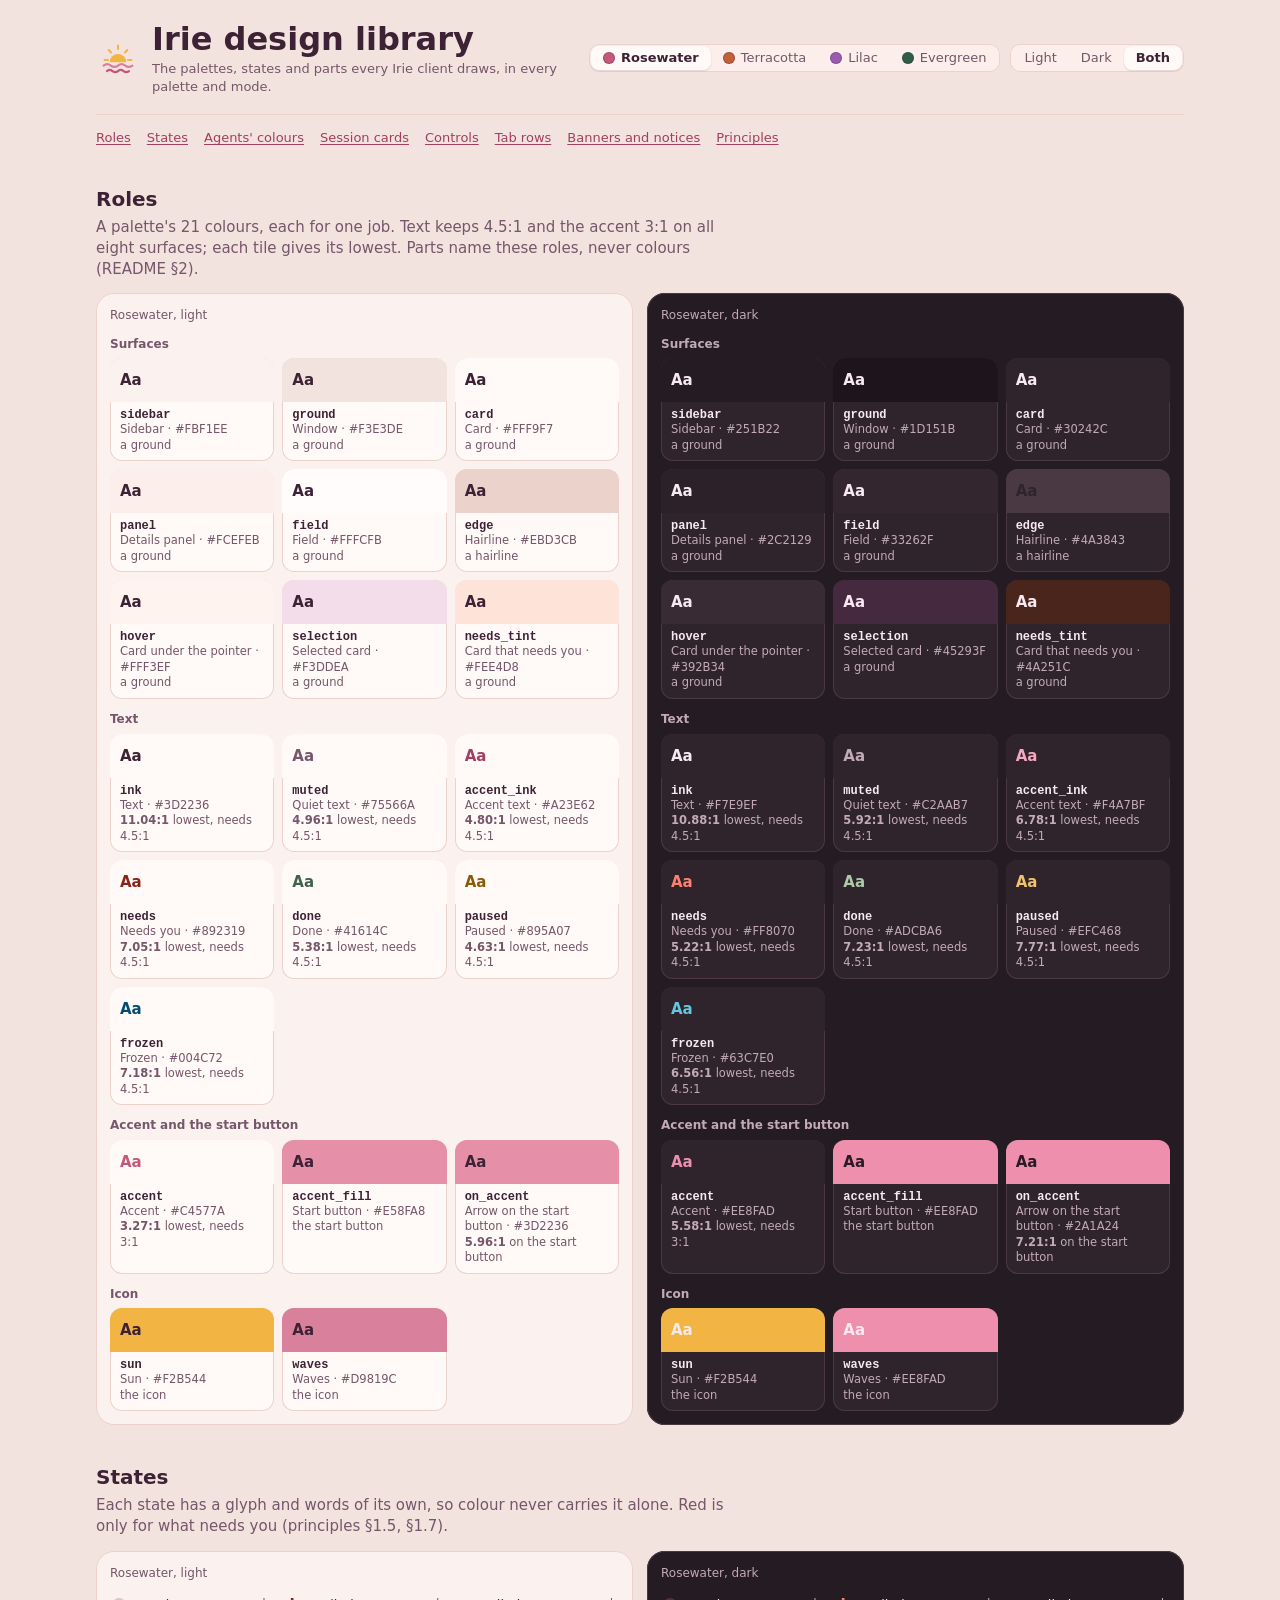
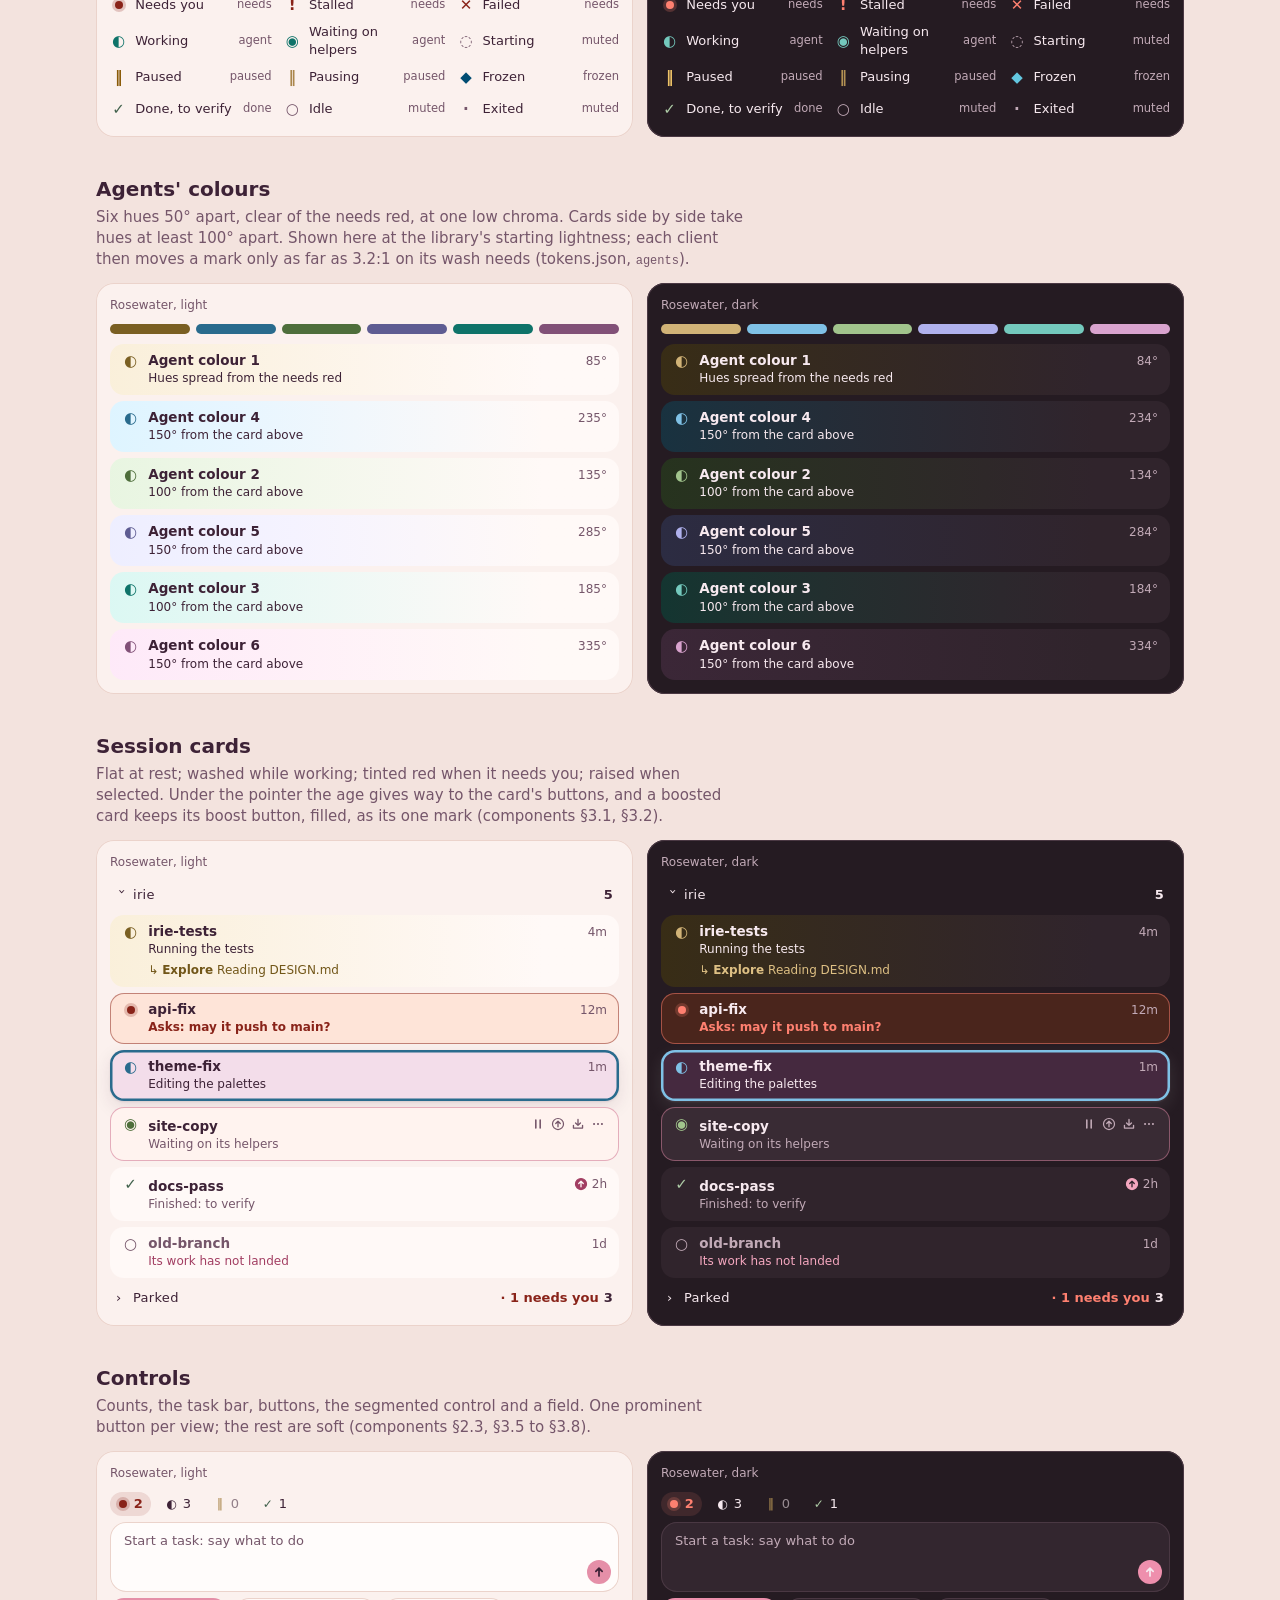
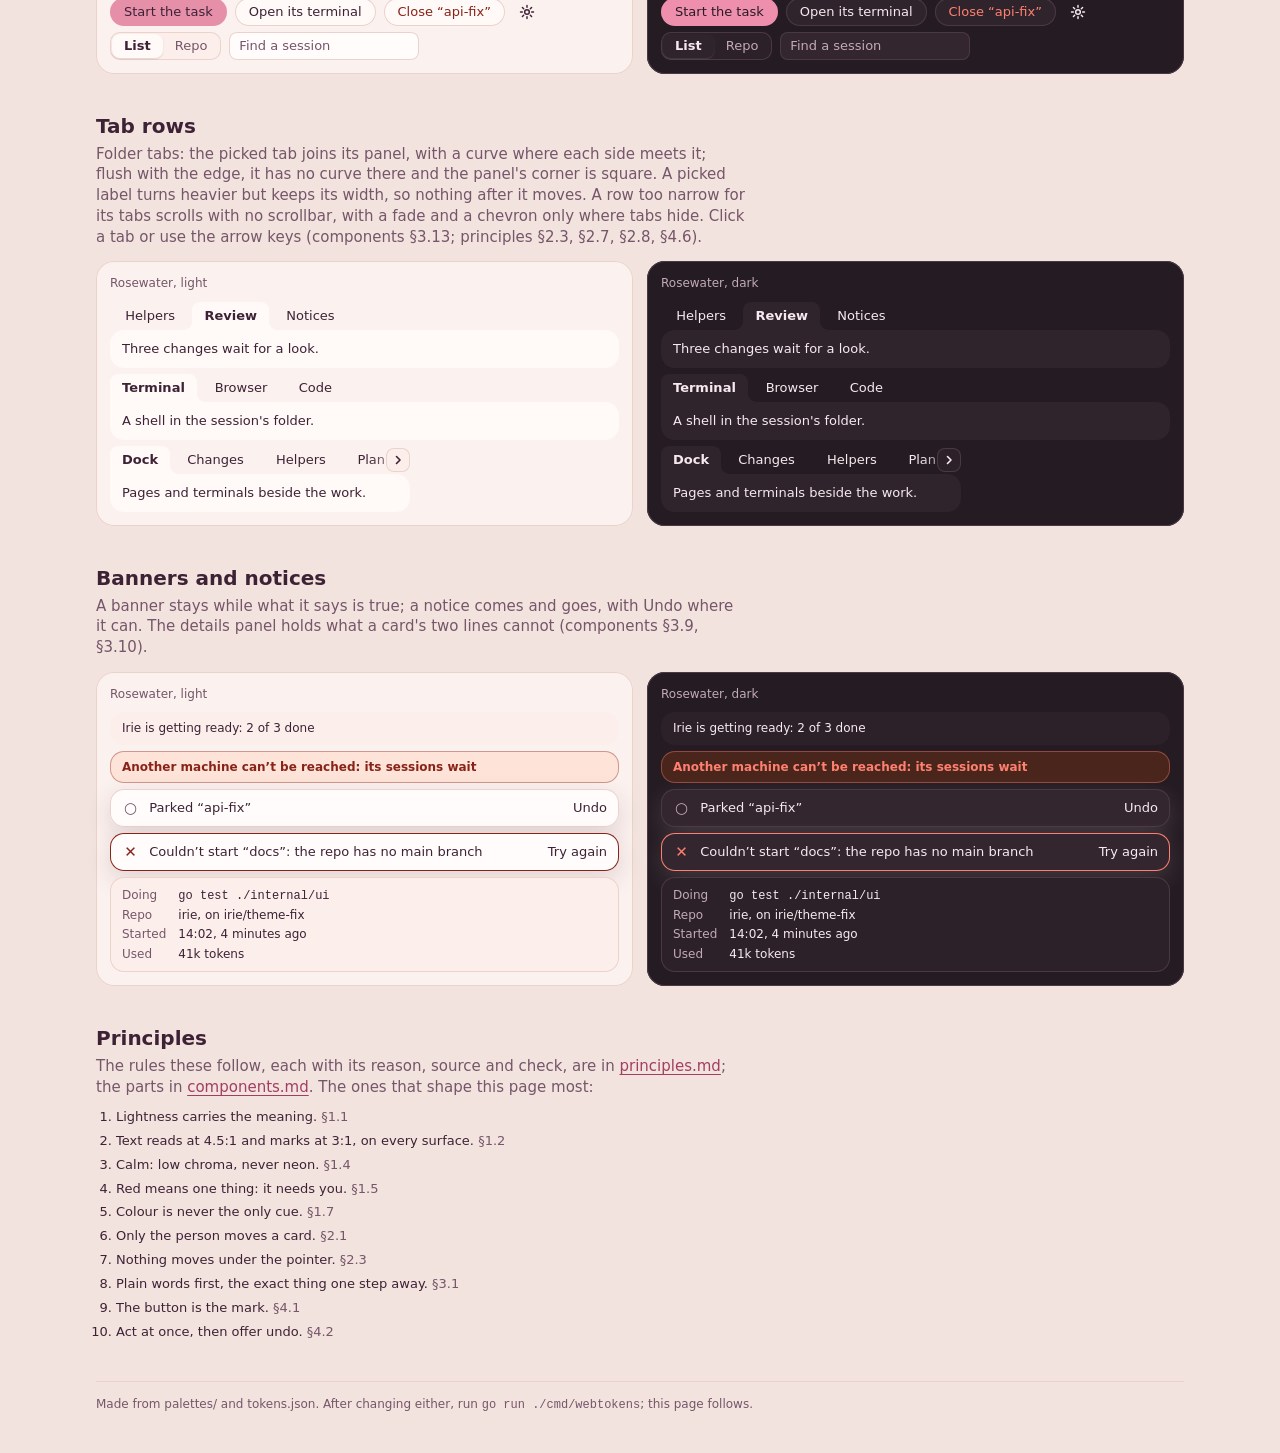
==== commit 17388204: "feat(components): add the tab row A row of tabs that swaps the panel under it, as the panes, the rig" ====
--- a/gallery.html
+++ b/gallery.html
@@ -61,6 +61,9 @@
 .wheel { display: flex; gap: 6px; margin-bottom: 10px; }
 .wheel i { flex: 1; height: 10px; border-radius: 5px; }
 
+/* Tab rows */
+.narrow { max-width: 300px; }
+
 .rules { margin: 10px 0 0; padding-left: 20px; max-width: 76ch; }
 .rules li { margin-top: 6px; }
 .rules li span { color: var(--muted); }
@@ -88,7 +91,7 @@
   </header>
   <nav class="toc" aria-label="On this page">
     <a href="#roles">Roles</a><a href="#states">States</a><a href="#agents">Agents' colours</a>
-    <a href="#cards">Session cards</a><a href="#controls">Controls</a><a href="#notes">Banners and notices</a><a href="#rules">Principles</a>
+    <a href="#cards">Session cards</a><a href="#controls">Controls</a><a href="#tabs">Tab rows</a><a href="#notes">Banners and notices</a><a href="#rules">Principles</a>
   </nav>
   <p id="nojs">This page draws itself from web/tokens.js: it needs JavaScript.</p>
 
@@ -120,6 +123,12 @@
     <h2 id="controls">Controls</h2>
     <p class="lead">Counts, the task bar, buttons, the segmented control and a field. One prominent button per view; the rest are soft (components §2.3, §3.5 to §3.8).</p>
     <div class="panes" data-board="controls" data-template="t-controls"></div>
+  </section>
+
+  <section>
+    <h2 id="tabs">Tab rows</h2>
+    <p class="lead">Folder tabs: the picked tab joins its panel, with a curve where each side meets it; flush with the edge, it has no curve there and the panel's corner is square. A picked label turns heavier but keeps its width, so nothing after it moves. A row too narrow for its tabs scrolls with no scrollbar, with a fade and a chevron only where tabs hide. Click a tab or use the arrow keys (components §3.13; principles §2.3, §2.7, §2.8, §4.6).</p>
+    <div class="panes" data-board="tabs" data-template="t-tabs"></div>
   </section>
 
   <section>
@@ -224,6 +233,49 @@
     <div class="row">
       <div class="ir-seg" role="group" aria-label="View"><button type="button" aria-pressed="true">List</button><button type="button" aria-pressed="false">Repo</button></div>
       <input class="ir-field" type="search" placeholder="Find a session" aria-label="Find a session">
+    </div>
+  </div>
+</template>
+
+<template id="t-tabs">
+  <div class="stack">
+    <div class="ir-tabs">
+      <div class="ir-tabs-row">
+      <div class="ir-tablist" role="tablist" aria-label="Right sidebar">
+        <button class="ir-tab" type="button" role="tab" aria-selected="false" tabindex="-1" data-says="Two helpers are reading the code."><span class="ir-tab-label" data-text="Helpers">Helpers</span></button>
+        <button class="ir-tab" type="button" role="tab" aria-selected="true" tabindex="0" data-says="Three changes wait for a look."><span class="ir-tab-label" data-text="Review">Review</span></button>
+        <button class="ir-tab" type="button" role="tab" aria-selected="false" tabindex="-1" data-says="Every notice, kept."><span class="ir-tab-label" data-text="Notices">Notices</span></button>
+      </div>
+      </div>
+      <div class="ir-tabpanel" role="tabpanel">Three changes wait for a look.</div>
+    </div>
+    <div class="ir-tabs">
+      <div class="ir-tabs-row">
+      <div class="ir-tablist" role="tablist" aria-label="Panes">
+        <button class="ir-tab" type="button" role="tab" aria-selected="true" tabindex="0" data-says="A shell in the session's folder."><span class="ir-tab-label" data-text="Terminal">Terminal</span></button>
+        <button class="ir-tab" type="button" role="tab" aria-selected="false" tabindex="-1" data-says="A page beside the work."><span class="ir-tab-label" data-text="Browser">Browser</span></button>
+        <button class="ir-tab" type="button" role="tab" aria-selected="false" tabindex="-1" data-says="The file the agent opened, to read and edit."><span class="ir-tab-label" data-text="Code">Code</span></button>
+      </div>
+      </div>
+      <div class="ir-tabpanel" role="tabpanel">A shell in the session's folder.</div>
+    </div>
+    <div class="ir-tabs narrow">
+      <div class="ir-tabs-row">
+      <button class="ir-tabs-more is-start" type="button" aria-label="Previous tabs" tabindex="-1" hidden><svg viewBox="0 0 12 12" aria-hidden="true"><path d="M7.5 2.5 4 6l3.5 3.5" fill="none" stroke="currentColor" stroke-width="1.6" stroke-linecap="round" stroke-linejoin="round"/></svg></button>
+      <div class="ir-tablist" role="tablist" aria-label="Sidebar tabs">
+        <button class="ir-tab" type="button" role="tab" aria-selected="true" tabindex="0" data-says="Pages and terminals beside the work."><span class="ir-tab-label" data-text="Dock">Dock</span></button>
+        <button class="ir-tab" type="button" role="tab" aria-selected="false" tabindex="-1" data-says="What changed in this session."><span class="ir-tab-label" data-text="Changes">Changes</span></button>
+        <button class="ir-tab" type="button" role="tab" aria-selected="false" tabindex="-1" data-says="Two helpers are reading the code."><span class="ir-tab-label" data-text="Helpers">Helpers</span></button>
+        <button class="ir-tab" type="button" role="tab" aria-selected="false" tabindex="-1" data-says="The steps the agent means to take."><span class="ir-tab-label" data-text="Plan">Plan</span></button>
+        <button class="ir-tab" type="button" role="tab" aria-selected="false" tabindex="-1" data-says="Three changes wait for a look."><span class="ir-tab-label" data-text="Review">Review</span></button>
+        <button class="ir-tab" type="button" role="tab" aria-selected="false" tabindex="-1" data-says="Every notice, kept."><span class="ir-tab-label" data-text="Notices">Notices</span></button>
+        <button class="ir-tab" type="button" role="tab" aria-selected="false" tabindex="-1" data-says="Mail, in one list."><span class="ir-tab-label" data-text="Mail">Mail</span></button>
+        <button class="ir-tab" type="button" role="tab" aria-selected="false" tabindex="-1" data-says="The session's folder."><span class="ir-tab-label" data-text="Files">Files</span></button>
+        <button class="ir-tab" type="button" role="tab" aria-selected="false" tabindex="-1" data-says="Find in this session."><span class="ir-tab-label" data-text="Find">Find</span></button>
+      </div>
+      <button class="ir-tabs-more is-end" type="button" aria-label="Next tabs" tabindex="-1" hidden><svg viewBox="0 0 12 12" aria-hidden="true"><path d="M4.5 2.5 8 6 4.5 9.5" fill="none" stroke="currentColor" stroke-width="1.6" stroke-linecap="round" stroke-linejoin="round"/></svg></button>
+      </div>
+      <div class="ir-tabpanel" role="tabpanel">Pages and terminals beside the work.</div>
     </div>
   </div>
 </template>
@@ -388,7 +440,76 @@
         });
       });
     });
-  }
+    wireTabRows();
+  }
+
+  // Tab rows (components §3.13). A click or an arrow key picks a tab, which
+  // comes into view clear of the fade; each side where tabs hide gets a fade
+  // and a chevron, which scrolls the row by most of its width.
+  const still = matchMedia('(prefers-reduced-motion: reduce)');
+  const glide = () => (still.matches ? 'instant' : 'smooth');
+  let tabIds = 0;
+  function syncTabRow(list) {
+    const at = list.scrollLeft, max = list.scrollWidth - list.clientWidth;
+    const start = at > 1, end = at < max - 1;
+    list.classList.toggle('is-more-start', start);
+    list.classList.toggle('is-more-end', end);
+    const row = list.closest('.ir-tabs-row');
+    const back = row.querySelector('.ir-tabs-more.is-start'), on = row.querySelector('.ir-tabs-more.is-end');
+    if (back) back.hidden = !start;
+    if (on) on.hidden = !end;
+  }
+  // Each drawing makes new tabs, so they get new ids for their panel to name.
+  function wireTabRows() {
+    document.querySelectorAll('.ir-tabs').forEach((tabs) => {
+      const panel = tabs.querySelector('[role="tabpanel"]');
+      panel.id = 'ir-tabpanel-' + ++tabIds;
+      tabs.querySelectorAll('[role="tab"]').forEach((tab) => {
+        tab.id = 'ir-tab-' + ++tabIds;
+        tab.setAttribute('aria-controls', panel.id);
+        if (tab.getAttribute('aria-selected') === 'true') panel.setAttribute('aria-labelledby', tab.id);
+      });
+    });
+    document.querySelectorAll('.ir-tablist').forEach(syncTabRow);
+  }
+  function pickTab(tab, focus) {
+    const tabs = [...tab.closest('[role="tablist"]').querySelectorAll('[role="tab"]')];
+    for (const t of tabs) {
+      const on = t === tab;
+      t.setAttribute('aria-selected', String(on));
+      t.tabIndex = on ? 0 : -1;
+    }
+    const panel = document.getElementById(tab.getAttribute('aria-controls'));
+    if (panel) {
+      panel.setAttribute('aria-labelledby', tab.id);
+      panel.textContent = tab.dataset.says || tab.textContent.trim();
+    }
+    if (focus) tab.focus({ preventScroll: true });
+    tab.scrollIntoView({ block: 'nearest', inline: 'nearest', behavior: glide() });
+  }
+  document.addEventListener('click', (e) => {
+    const tab = e.target.closest('.ir-tab');
+    if (tab) { pickTab(tab, false); return; }
+    const more = e.target.closest('.ir-tabs-more');
+    if (!more) return;
+    const list = more.closest('.ir-tabs-row').querySelector('.ir-tablist');
+    list.scrollBy({ left: (more.classList.contains('is-start') ? -0.8 : 0.8) * list.clientWidth, behavior: glide() });
+  });
+  document.addEventListener('keydown', (e) => {
+    const tab = e.target instanceof Element ? e.target.closest('.ir-tab') : null;
+    if (!tab) return;
+    const tabs = [...tab.closest('[role="tablist"]').querySelectorAll('[role="tab"]')];
+    const i = tabs.indexOf(tab);
+    const to = { ArrowRight: i + 1, ArrowLeft: i - 1, Home: 0, End: tabs.length - 1 }[e.key];
+    if (to === undefined) return;
+    e.preventDefault();
+    pickTab(tabs[(to + tabs.length) % tabs.length], true);
+  });
+  // A row's scroll events don't bubble, so they are caught on their way down.
+  document.addEventListener('scroll', (e) => {
+    if (e.target instanceof Element && e.target.matches('.ir-tablist')) syncTabRow(e.target);
+  }, true);
+  addEventListener('resize', () => document.querySelectorAll('.ir-tablist').forEach(syncTabRow));
 
   const pickers = document.getElementById('palettes');
   pickers.innerHTML = D.palettes.map((p) => `<button type="button" data-pick-palette="${p.id}"><span class="swatch-dot" style="background:${p.light.accent}"></span>${esc(p.name)}</button>`).join('');
--- a/web/tokens.css
+++ b/web/tokens.css
@@ -26,9 +26,9 @@
   --accent-fill: #E58FA8;
   --on-accent: #3D2236;
   --needs: #892319;
-  --done: #44694B;
+  --done: #41614C;
   --paused: #895A07;
-  --frozen: #286873;
+  --frozen: #004C72;
   --sun: #F2B544;
   --waves: #D9819C;
   color-scheme: light;
@@ -50,9 +50,9 @@
   --accent-fill: #EE8FAD;
   --on-accent: #2A1A24;
   --needs: #FF8070;
-  --done: #9BC9A2;
+  --done: #ADCBA6;
   --paused: #EFC468;
-  --frozen: #7DC4CE;
+  --frozen: #63C7E0;
   --sun: #F2B544;
   --waves: #EE8FAD;
   color-scheme: dark;
@@ -75,9 +75,9 @@
     --accent-fill: #EE8FAD;
     --on-accent: #2A1A24;
     --needs: #FF8070;
-    --done: #9BC9A2;
+    --done: #ADCBA6;
     --paused: #EFC468;
-    --frozen: #7DC4CE;
+    --frozen: #63C7E0;
     --sun: #F2B544;
     --waves: #EE8FAD;
     color-scheme: dark;
@@ -102,9 +102,9 @@
   --accent-fill: #E58A62;
   --on-accent: #2B1A14;
   --needs: #891F32;
-  --done: #46694A;
-  --paused: #845600;
-  --frozen: #286773;
+  --done: #00524D;
+  --paused: #845500;
+  --frozen: #356577;
   --sun: #F2B544;
   --waves: #7FA383;
   color-scheme: light;
@@ -125,8 +125,8 @@
   --accent-ink: #F4A983;
   --accent-fill: #EE9469;
   --on-accent: #2A1810;
-  --needs: #FF7F96;
-  --done: #9CC79C;
+  --needs: #FA7972;
+  --done: #B8D8B4;
   --paused: #EFC468;
   --frozen: #7EC3CC;
   --sun: #F2B544;
@@ -150,8 +150,8 @@
     --accent-ink: #F4A983;
     --accent-fill: #EE9469;
     --on-accent: #2A1810;
-    --needs: #FF7F96;
-    --done: #9CC79C;
+    --needs: #FA7972;
+    --done: #B8D8B4;
     --paused: #EFC468;
     --frozen: #7EC3CC;
     --sun: #F2B544;
@@ -178,9 +178,9 @@
   --accent-fill: #C39AD3;
   --on-accent: #2A1838;
   --needs: #882416;
-  --done: #426A4F;
+  --done: #33604C;
   --paused: #875A07;
-  --frozen: #276776;
+  --frozen: #004D60;
   --sun: #F2B544;
   --waves: #B58BC9;
   color-scheme: light;
@@ -204,7 +204,7 @@
   --needs: #FF836F;
   --done: #9CC9A6;
   --paused: #EFC468;
-  --frozen: #80C3D0;
+  --frozen: #6FDBE2;
   --sun: #F2B544;
   --waves: #C79BE0;
   color-scheme: dark;
@@ -229,7 +229,7 @@
     --needs: #FF836F;
     --done: #9CC9A6;
     --paused: #EFC468;
-    --frozen: #80C3D0;
+    --frozen: #6FDBE2;
     --sun: #F2B544;
     --waves: #C79BE0;
     color-scheme: dark;
@@ -254,8 +254,8 @@
   --accent-fill: #9DB8A3;
   --on-accent: #1E2B22;
   --needs: #892319;
-  --done: #3F6A5F;
-  --paused: #885A07;
+  --done: #2C7043;
+  --paused: #8C5500;
   --frozen: #00566B;
   --sun: #D9A93F;
   --waves: #5E8A6E;
@@ -278,7 +278,7 @@
   --accent-fill: #9CC5A1;
   --on-accent: #12201A;
   --needs: #FF9585;
-  --done: #8FC3B2;
+  --done: #B0F2B1;
   --paused: #EFC468;
   --frozen: #86E0FD;
   --sun: #D9A93F;
@@ -303,7 +303,7 @@
     --accent-fill: #9CC5A1;
     --on-accent: #12201A;
     --needs: #FF9585;
-    --done: #8FC3B2;
+    --done: #B0F2B1;
     --paused: #EFC468;
     --frozen: #86E0FD;
     --sun: #D9A93F;
--- a/web/components.css
+++ b/web/components.css
@@ -246,6 +246,87 @@
 .ir-panel dd { margin: 0; min-width: 0; overflow-wrap: anywhere; }
 .ir-panel code { font: var(--ir-small) var(--ir-mono); }
 
+/* ---- Tab row (components §3.13) --------------------------------------- */
+
+/* Folder tabs: the picked tab and the panel under it are one outline. The
+   concave curve where each side meets the panel is a box beside the tab's
+   foot, clear inside a circle of the tab's radius and the panel's colour
+   outside it. A first tab flush with the row's edge has no curve, and the
+   panel's corner beside it is square until the row scrolls; after the last
+   tab the row leaves room for a curve and the panel's corner (principles
+   §2.7). A picked label turns heavier at the width a hidden copy of it in
+   the heavier weight keeps (principles §2.3): give .ir-tab-label a
+   data-text with its words. */
+.ir-tabs { --ir-tab-r: var(--ir-r-control); --ir-tab-fade: 40px; min-width: 0; }
+.ir-tabs-row { position: relative; min-width: 0; }
+.ir-tablist {
+  display: flex; gap: 2px; min-width: 0; padding-right: calc(var(--ir-tab-r) + var(--ir-r));
+  overflow-x: auto; overscroll-behavior-x: contain; scrollbar-width: none;
+  scroll-padding-inline: var(--ir-tab-fade);
+}
+.ir-tablist::-webkit-scrollbar { display: none; }
+.ir-tab {
+  position: relative; isolation: isolate; flex: none;
+  display: inline-flex; align-items: center; gap: 6px;
+  min-height: var(--ir-target); padding: 0 12px; border: 0;
+  border-radius: var(--ir-tab-r) var(--ir-tab-r) 0 0;
+  background: transparent; color: var(--muted); white-space: nowrap; cursor: pointer;
+}
+.ir-tab:focus-visible { outline-offset: -3px; }
+/* The hover fill sits inside the tab, its corners the tab's less the inset. */
+.ir-tab:not([aria-selected="true"])::before {
+  content: ""; position: absolute; inset: 3px 2px; z-index: -1;
+  border-radius: calc(var(--ir-tab-r) - 2px); background: transparent;
+}
+.ir-tab:not([aria-selected="true"]):hover { color: var(--ink); }
+.ir-tab:not([aria-selected="true"]):hover::before { background: var(--hover); }
+.ir-tab[aria-selected="true"] { background: var(--card); color: var(--ink); }
+.ir-tab[aria-selected="true"]::before,
+.ir-tab[aria-selected="true"]::after {
+  content: ""; position: absolute; bottom: 0; width: var(--ir-tab-r); height: var(--ir-tab-r); pointer-events: none;
+}
+.ir-tab[aria-selected="true"]::before {
+  right: 100%;
+  background: radial-gradient(circle at 0 0, transparent calc(var(--ir-tab-r) - .5px), var(--card) var(--ir-tab-r));
+}
+.ir-tab[aria-selected="true"]::after {
+  left: 100%;
+  background: radial-gradient(circle at 100% 0, transparent calc(var(--ir-tab-r) - .5px), var(--card) var(--ir-tab-r));
+}
+.ir-tab[aria-selected="true"]:first-child::before { display: none; }
+.ir-tab-label { display: inline-flex; flex-direction: column; }
+.ir-tab-label::after {
+  content: attr(data-text); height: 0; overflow: hidden; visibility: hidden;
+  font-weight: 650; user-select: none; pointer-events: none;
+}
+.ir-tab[aria-selected="true"] .ir-tab-label { font-weight: 650; }
+.ir-tabpanel { padding: 10px 12px; border-radius: var(--ir-r); background: var(--card); color: var(--ink); }
+.ir-tabs:has(.ir-tablist:not(.is-more-start) > .ir-tab:first-child[aria-selected="true"]) .ir-tabpanel {
+  border-top-left-radius: 0;
+}
+
+/* A row too narrow for its tabs scrolls with no scrollbar: each side where
+   tabs hide fades and gets a chevron, outside the tab list (principles
+   §2.8). A script sets is-more-start and is-more-end as the row scrolls, as
+   the gallery's does. A mask counts only its alpha, so any role will do. */
+.ir-tablist.is-more-end { mask-image: linear-gradient(to right, var(--ink) calc(100% - var(--ir-tab-fade)), transparent); }
+.ir-tablist.is-more-start { mask-image: linear-gradient(to left, var(--ink) calc(100% - var(--ir-tab-fade)), transparent); }
+.ir-tablist.is-more-start.is-more-end {
+  mask-image: linear-gradient(to right, transparent, var(--ink) var(--ir-tab-fade), var(--ink) calc(100% - var(--ir-tab-fade)), transparent);
+}
+.ir-tabs-more {
+  position: absolute; top: 50%; z-index: 2; translate: 0 -50%;
+  display: grid; place-items: center; width: 24px; height: 24px; padding: 0;
+  border: 0; border-radius: var(--ir-r-control); background: var(--panel); color: var(--ink);
+  box-shadow: inset 0 0 0 1px var(--edge); cursor: pointer;
+}
+.ir-tabs-more:hover { background: var(--hover); }
+.ir-tabs-more.is-start { left: 0; }
+.ir-tabs-more.is-end { right: 0; }
+.ir-tabs-more svg { width: 12px; height: 12px; }
+.ir-tabs-more[hidden] { display: none; }
+@media not (any-pointer: fine) { .ir-tabs-more { display: none; } }
+
 @media (prefers-reduced-motion: reduce) {
   .ir *, .ir *::before { transition: none !important; animation: none !important; }
 }
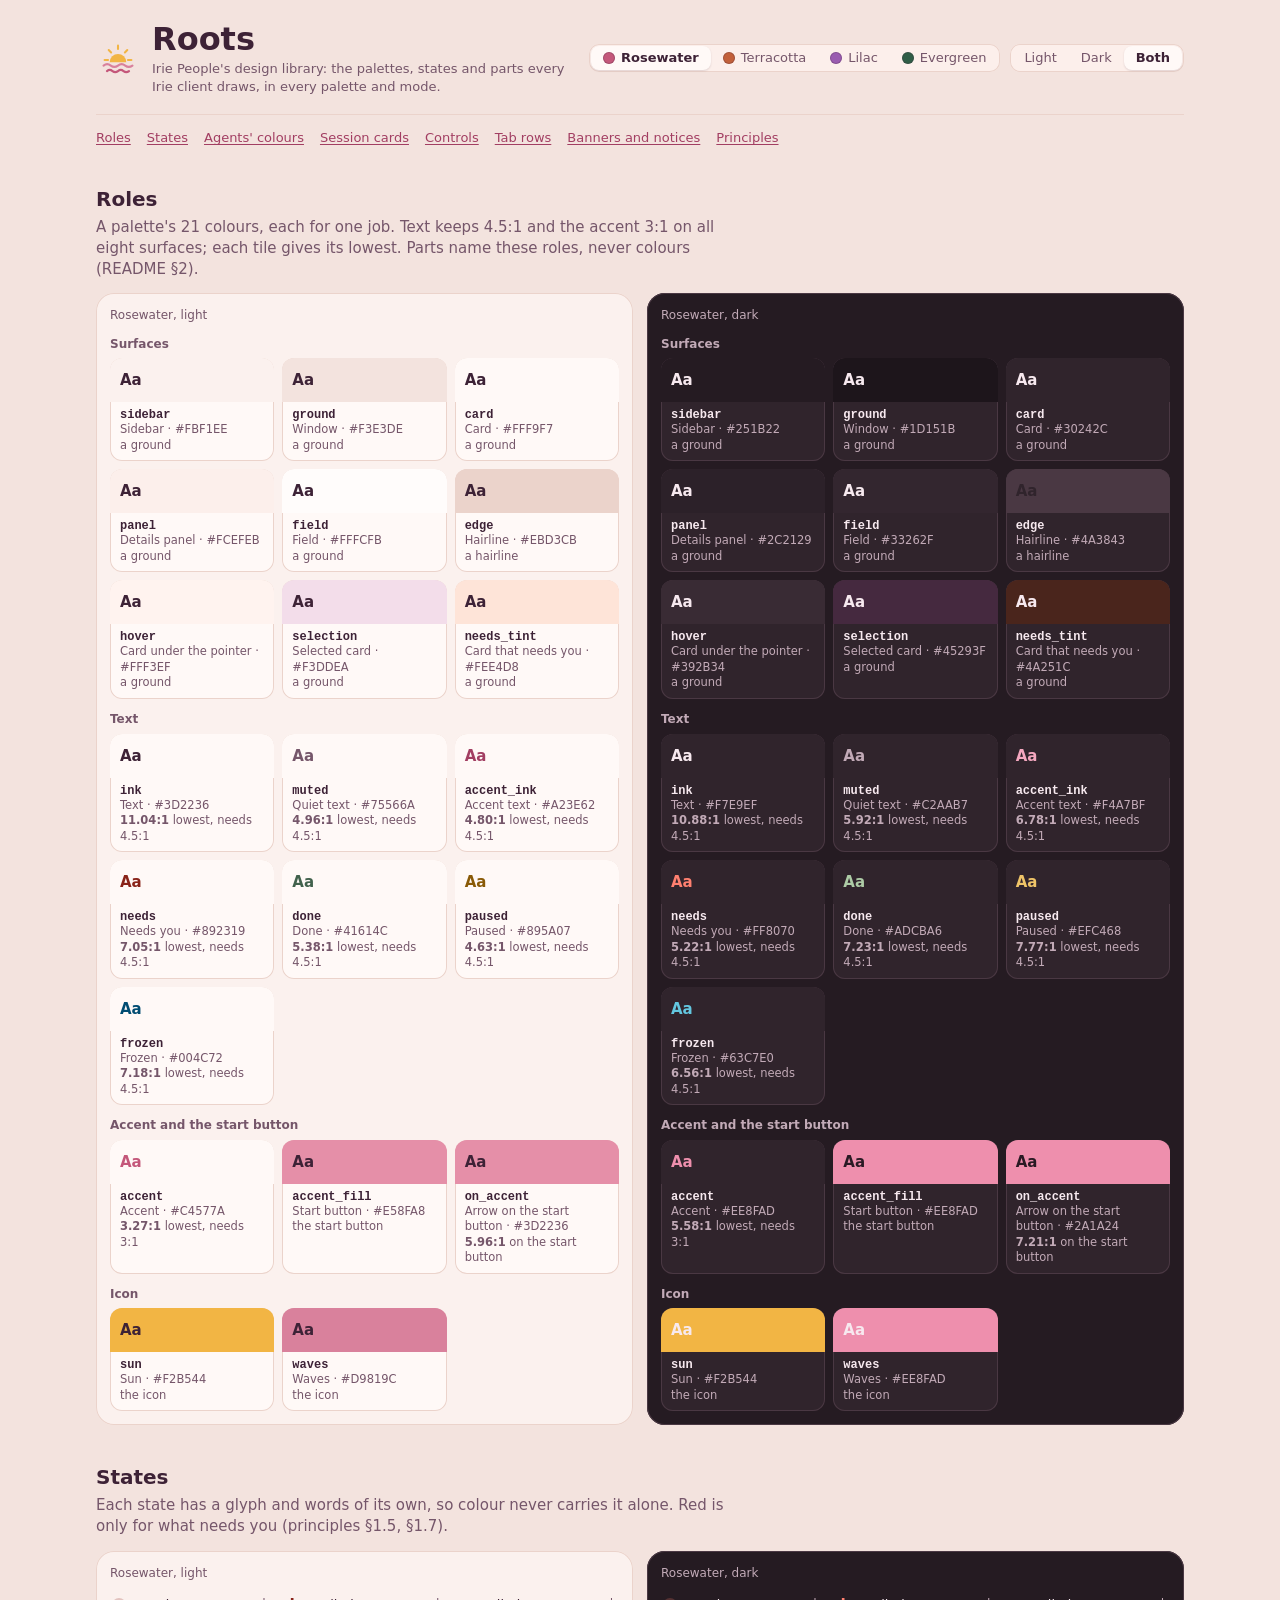
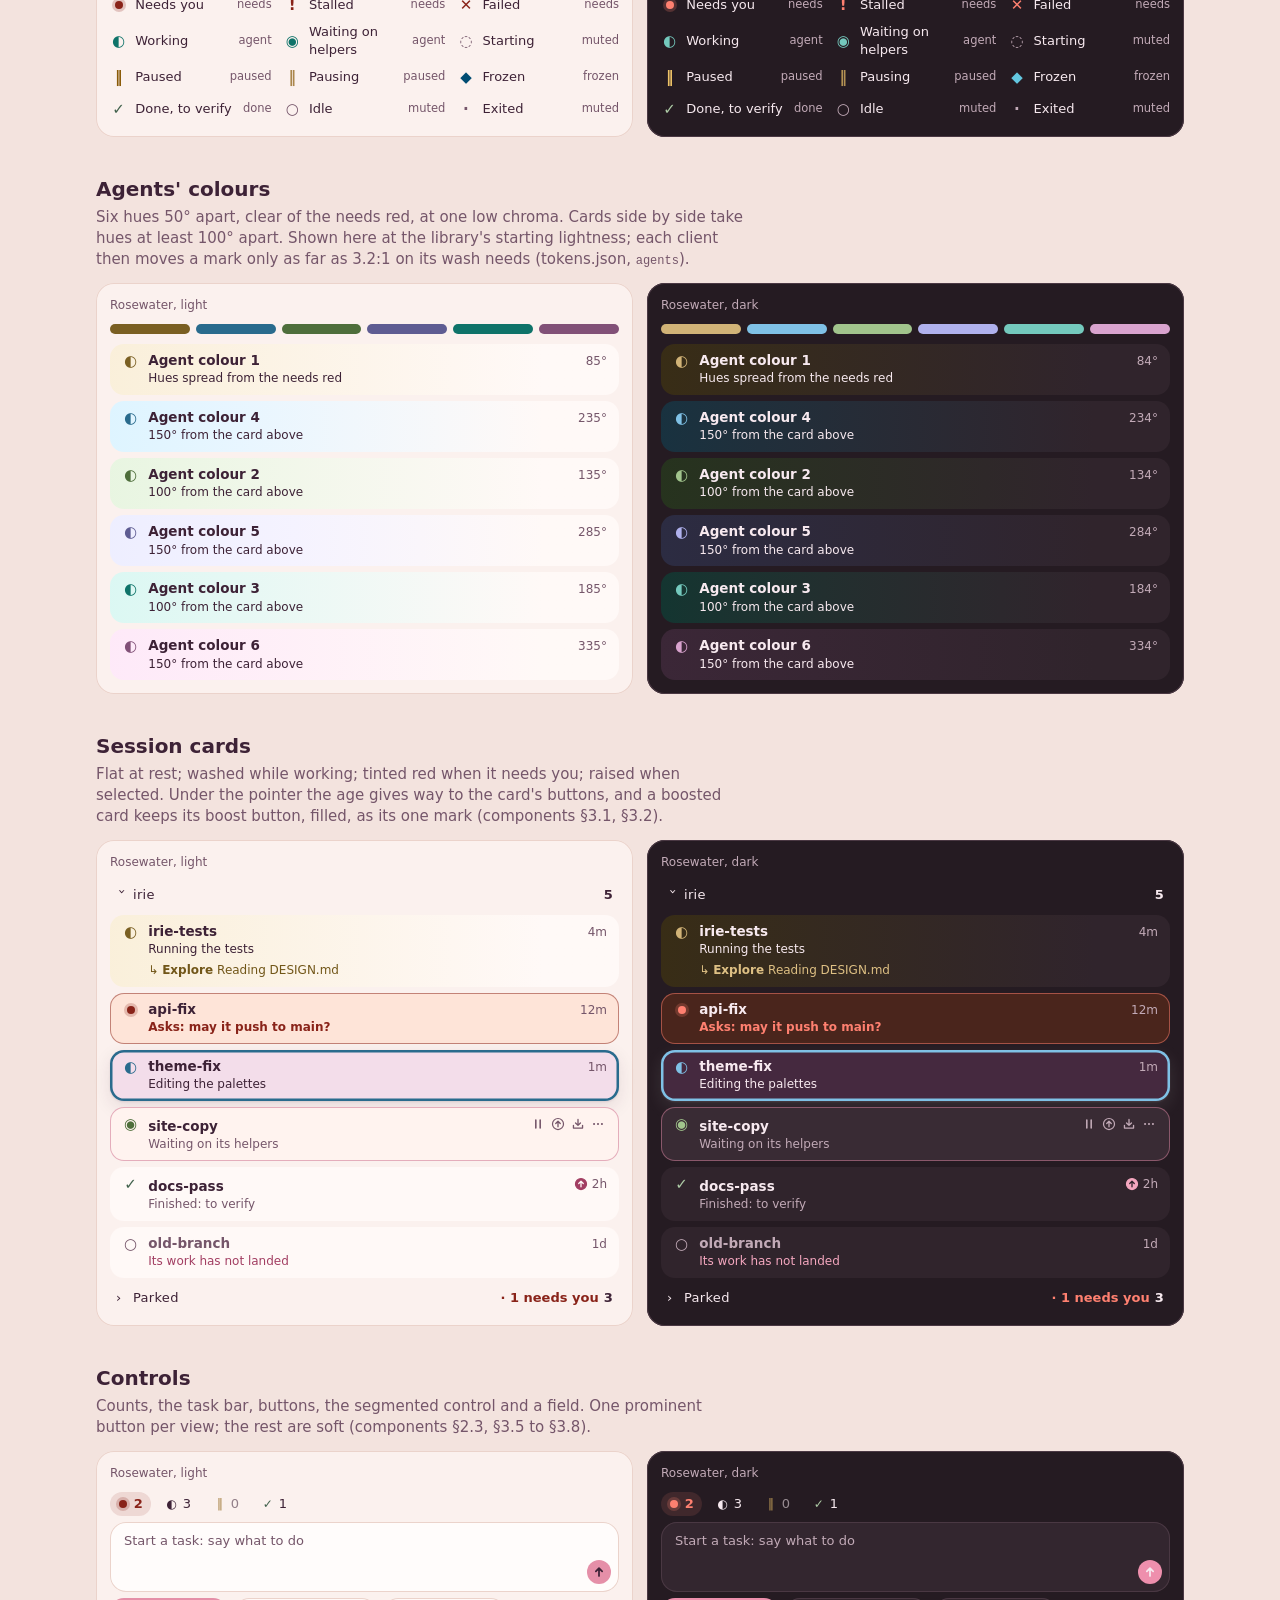
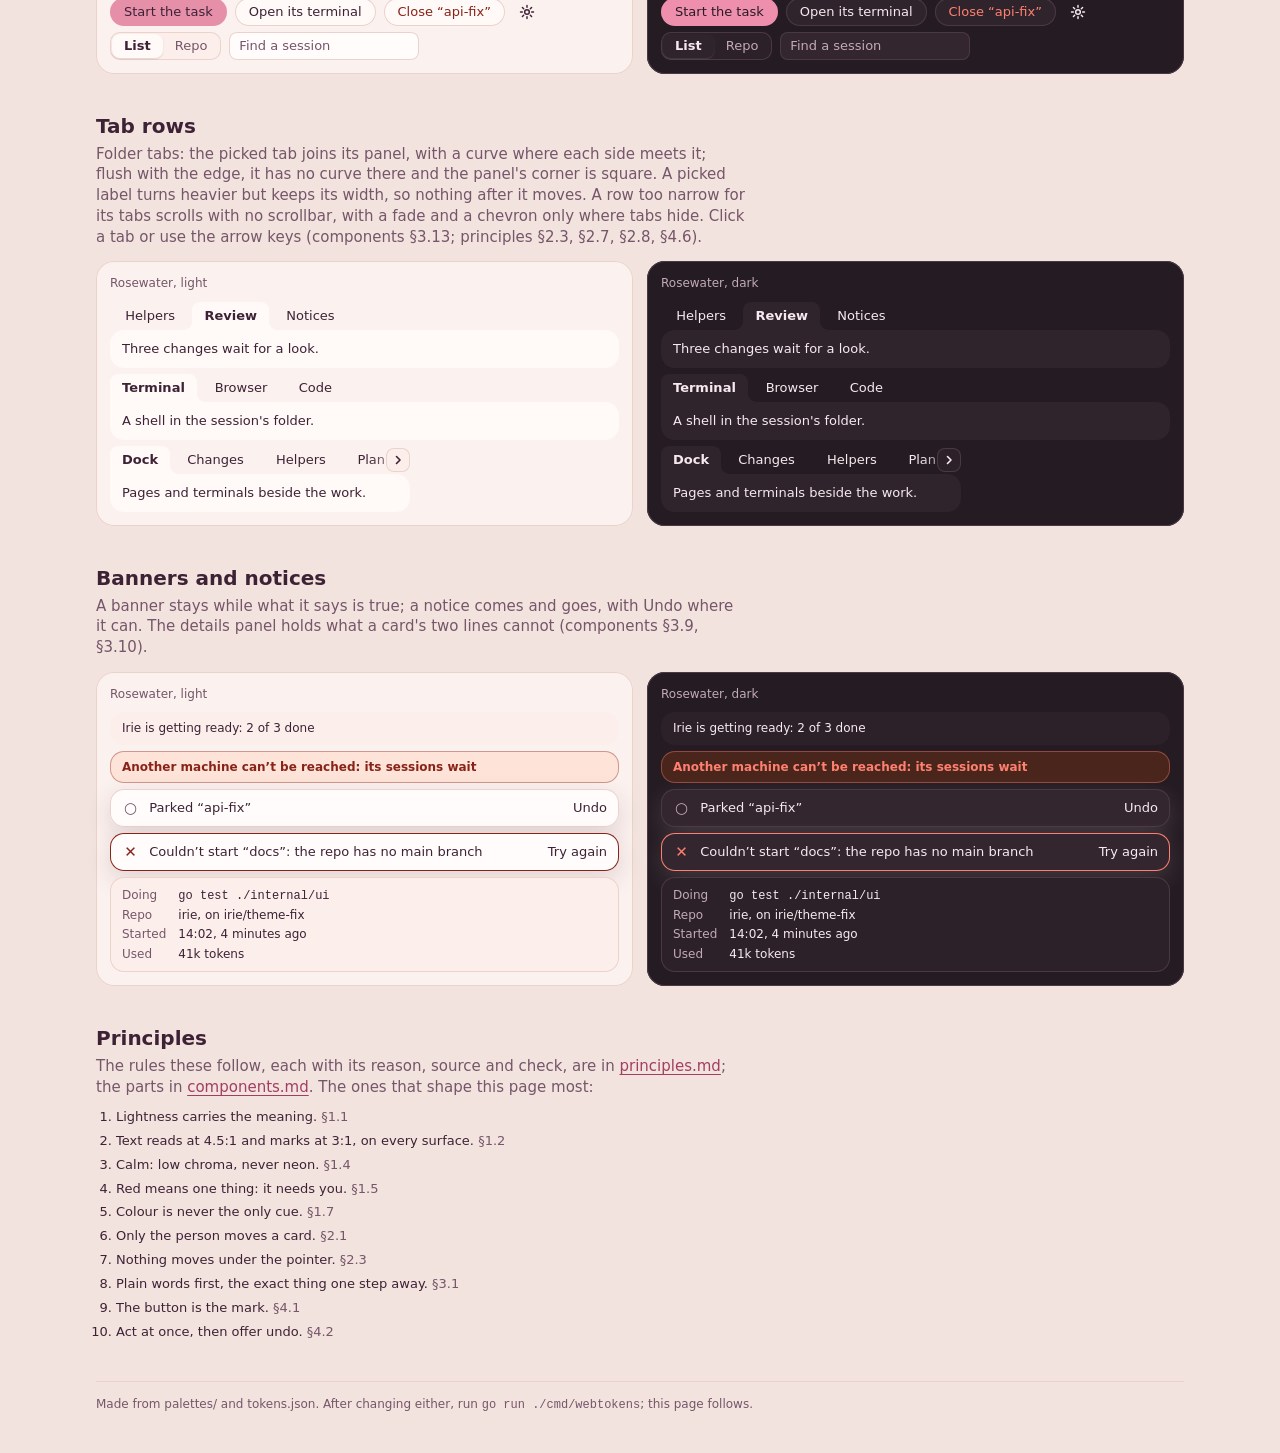
==== commit c090f396: "refactor!: name the library Roots Irie People's design library is Roots now, named for roots reggae:" ====
--- a/gallery.html
+++ b/gallery.html
@@ -3,7 +3,7 @@
 <head>
 <meta charset="utf-8">
 <meta name="viewport" content="width=device-width, initial-scale=1, viewport-fit=cover">
-<title>Irie design library</title>
+<title>Roots</title>
 <!-- Irie's design library, drawn: every palette's roles, the states, the
      agents' colours and the parts (README.md). It reads only the
      library's own files, so open it straight from the folder. -->
@@ -76,8 +76,8 @@
     <div class="brand">
       <svg viewBox="0 0 64 64" aria-hidden="true"><path d="M32 14v5M18.5 20.5l3.5 3.5M45.5 20.5l-3.5 3.5M12.5 35h5M46.5 35h5" stroke="var(--sun)" stroke-width="3" stroke-linecap="round"/><path d="M20 38a12 12 0 0 1 24 0z" fill="var(--sun)"/><path d="M11 43q5.25-4 10.5 0t10.5 0t10.5 0t10.5 0" fill="none" stroke="var(--waves)" stroke-width="3.2" stroke-linecap="round"/><path d="M16 51q4-3.2 8 0t8 0t8 0t8 0" fill="none" stroke="var(--accent)" stroke-width="3.2" stroke-linecap="round"/></svg>
       <div>
-        <h1>Irie design library</h1>
-        <p>The palettes, states and parts every Irie client draws, in every palette and mode.</p>
+        <h1>Roots</h1>
+        <p>Irie People's design library: the palettes, states and parts every Irie client draws, in every palette and mode.</p>
       </div>
     </div>
     <div class="pickers">
@@ -320,7 +320,7 @@
   let mode = asked.get('mode') || remember.get('mode');
   if (!['light', 'dark', 'both'].includes(mode)) mode = 'both';
 
-  // WCAG 2.2's contrast ratio, as design.Contrast works it out.
+  // WCAG 2.2's contrast ratio, as roots.Contrast works it out.
   const rgb = (h) => [1, 3, 5].map((i) => parseInt(h.slice(i, i + 2), 16));
   const lin = (c) => { c /= 255; return c <= 0.04045 ? c / 12.92 : Math.pow((c + 0.055) / 1.055, 2.4); };
   const lum = (h) => { const [r, g, b] = rgb(h).map(lin); return 0.2126 * r + 0.7152 * g + 0.0722 * b; };
